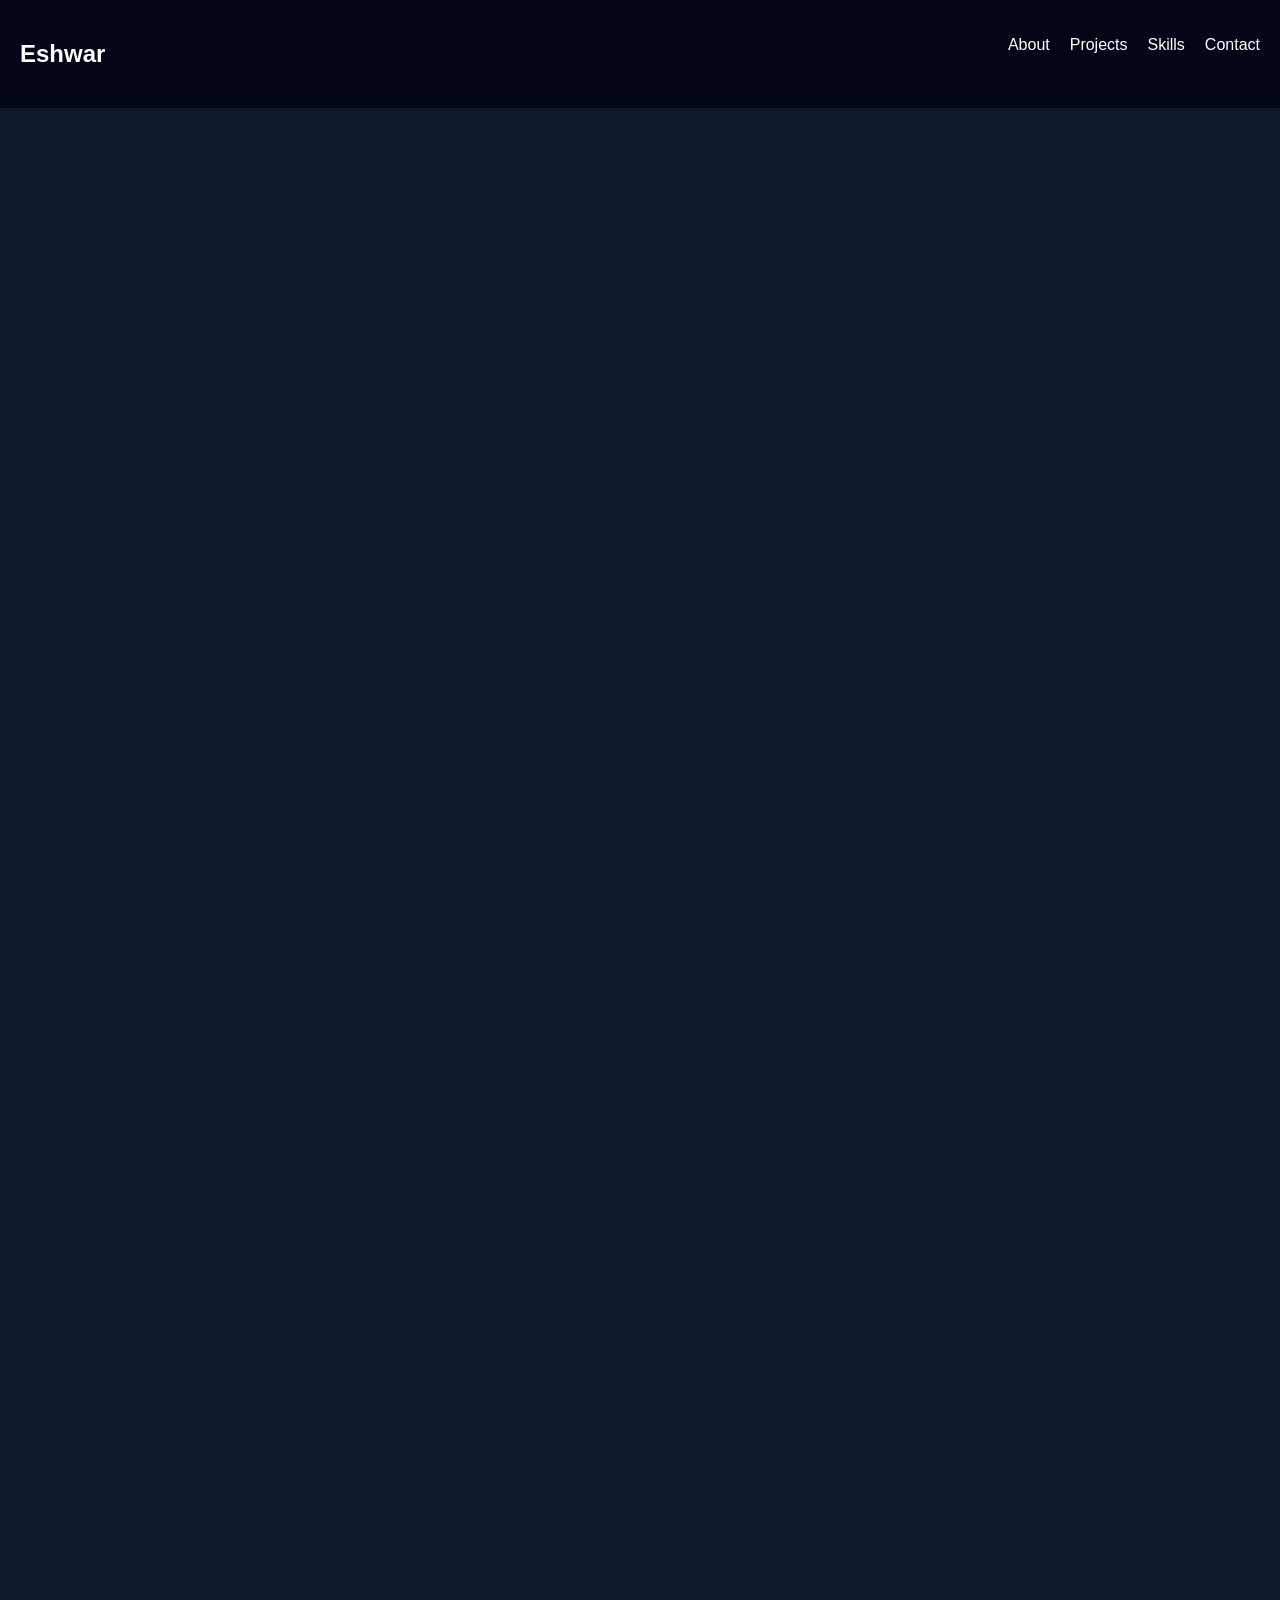
==== index.html @ c4d492a7 "Rename HTML to index.html" ====
<!DOCTYPE html>
<html lang="en">
<head>
  <meta charset="UTF-8">
  <title>Eshwar | Portfolio</title>
  <link rel="stylesheet" href="style.css">
</head>
<body>

<!-- NAVBAR -->
<nav>
  <h2>Eshwar</h2>
  <ul>
    <li><a href="#about">About</a></li>
    <li><a href="#projects">Projects</a></li>
    <li><a href="#skills">Skills</a></li>
    <li><a href="#contact">Contact</a></li>
  </ul>
</nav>

<!-- HERO -->
<section class="hero">
  <h1>Hi, I'm Eshwar 👋</h1>
  <p>Building real-world systems & solving problems through code</p>
  <a href="#projects" class="btn">View Projects</a>
</section>

<!-- ABOUT -->
<section id="about">
  <h2>About Me</h2>
  <p>
    I am a Computer Science student passionate about building systems,
    exploring AI, and solving real-world problems using technology.
  </p>
</section>

<!-- PROJECTS -->
<section id="projects">
  <h2>Projects</h2>

  <div class="card">
    <h3>Tapify Game</h3>
    <p>Reaction-based game testing cognitive speed.</p>
  </div>

  <div class="card">
    <h3>V2X Communication</h3>
    <p>Simulation of vehicle-to-everything communication system.</p>
  </div>

  <div class="card">
    <h3>UML Generator</h3>
    <p>Tool to generate UML diagrams using structured inputs.</p>
  </div>

  <div class="card">
    <h3>Image to Sketch</h3>
    <p>Convert images into pencil sketch using OpenCV.</p>
  </div>

</section>

<!-- SKILLS -->
<section id="skills">
  <h2>Skills</h2>
  <div class="skill">
    <span>C/C++</span>
    <div class="bar"><div style="width:70%"></div></div>
  </div>
  <div class="skill">
    <span>Python</span>
    <div class="bar"><div style="width:60%"></div></div>
  </div>
  <div class="skill">
    <span>DSA</span>
    <div class="bar"><div style="width:65%"></div></div>
  </div>
</section>

<!-- CONTACT -->
<section id="contact">
  <h2>Contact</h2>
  <p>Email: your@email.com</p>
</section>

<script src="script.js"></script>
</body>
</html>
---- style.css ----
body {
  margin: 0;
  font-family: Arial;
  background: #0f172a;
  color: white;
}

nav {
  display: flex;
  justify-content: space-between;
  padding: 20px;
  background: #020617;
}

nav ul {
  display: flex;
  list-style: none;
}

nav li {
  margin-left: 20px;
}

nav a {
  color: white;
  text-decoration: none;
}

.hero {
  text-align: center;
  padding: 100px 20px;
}

.btn {
  background: #3b82f6;
  padding: 10px 20px;
  border-radius: 5px;
  text-decoration: none;
  color: white;
}

section {
  padding: 50px;
  opacity: 0;
  transform: translateY(40px);
  transition: 0.6s;
}

section.show {
  opacity: 1;
  transform: translateY(0);
}

.card {
  background: #1e293b;
  padding: 20px;
  margin: 10px 0;
  border-radius: 10px;
  transition: 0.3s;
}

.card:hover {
  transform: scale(1.05);
}

.skill {
  margin: 10px 0;
}

.bar {
  background: #1e293b;
  height: 10px;
  border-radius: 5px;
}

.bar div {
  height: 10px;
  background: #3b82f6;
}
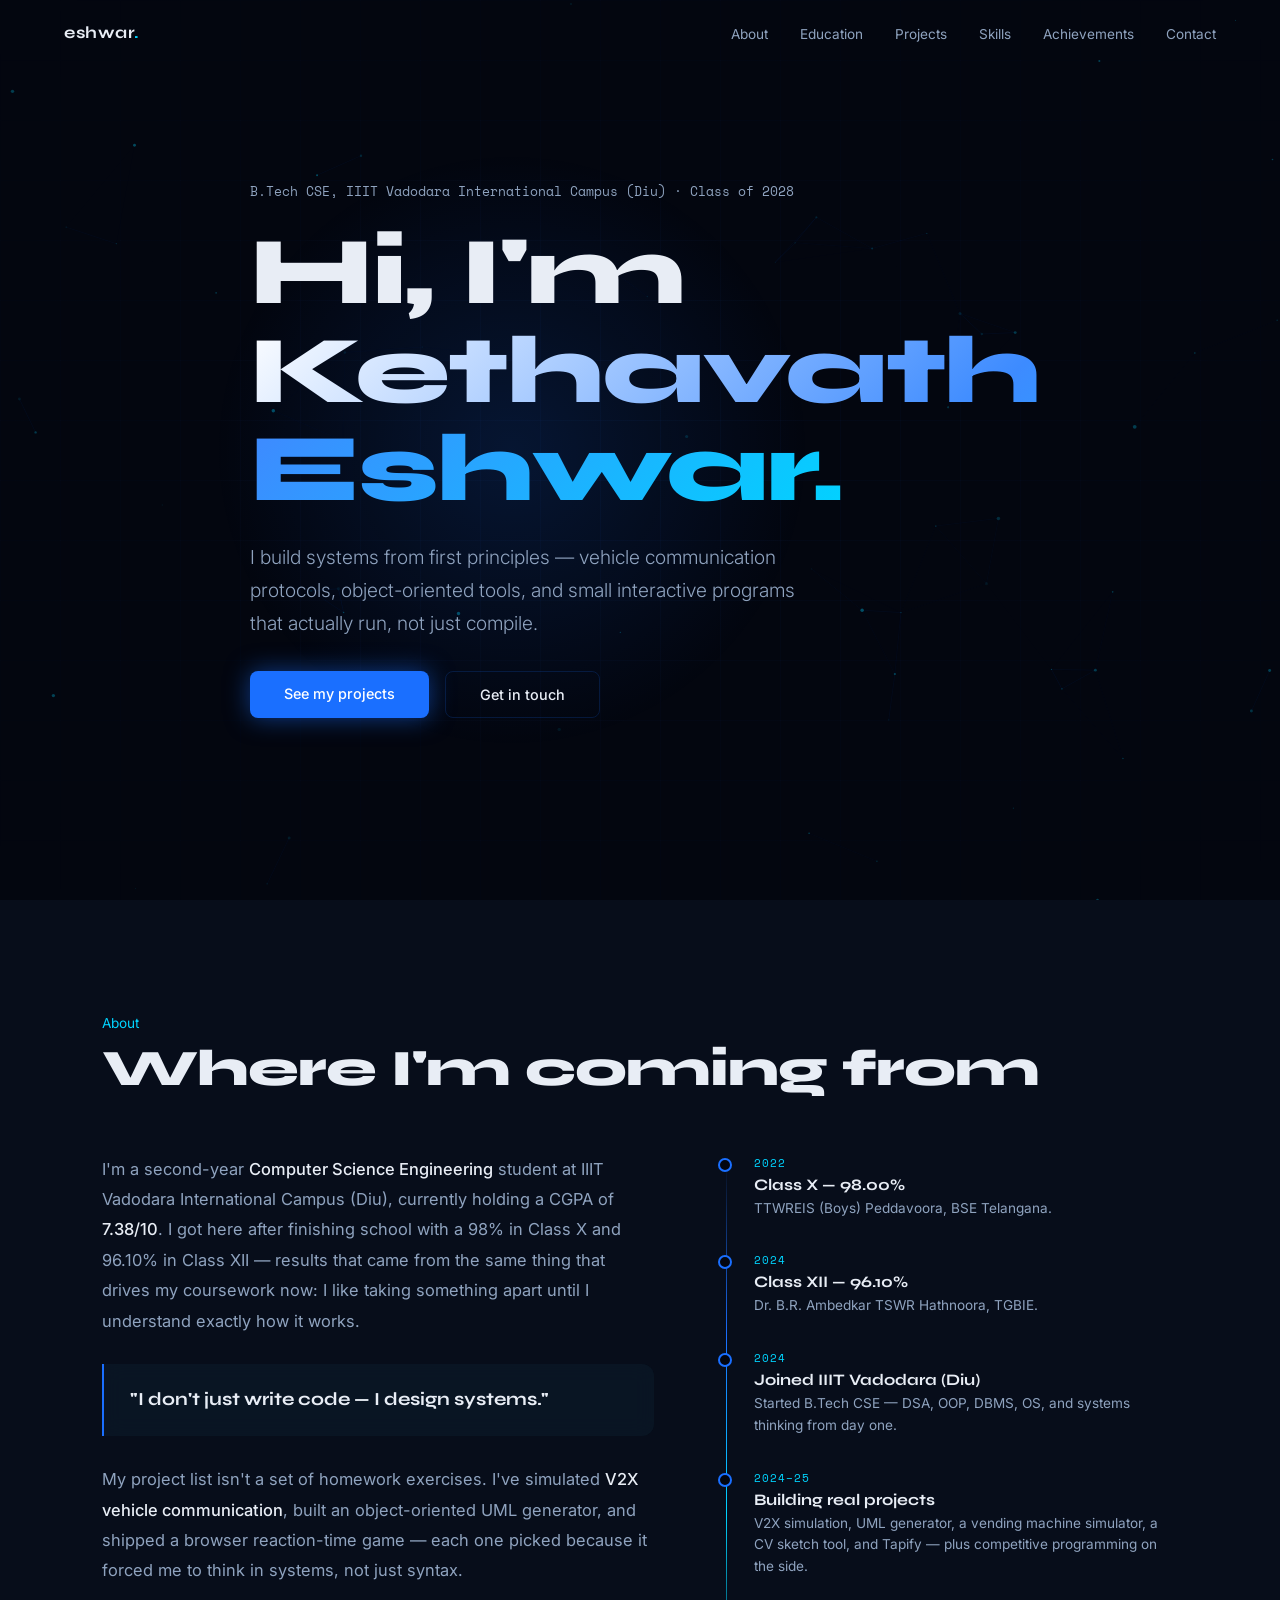
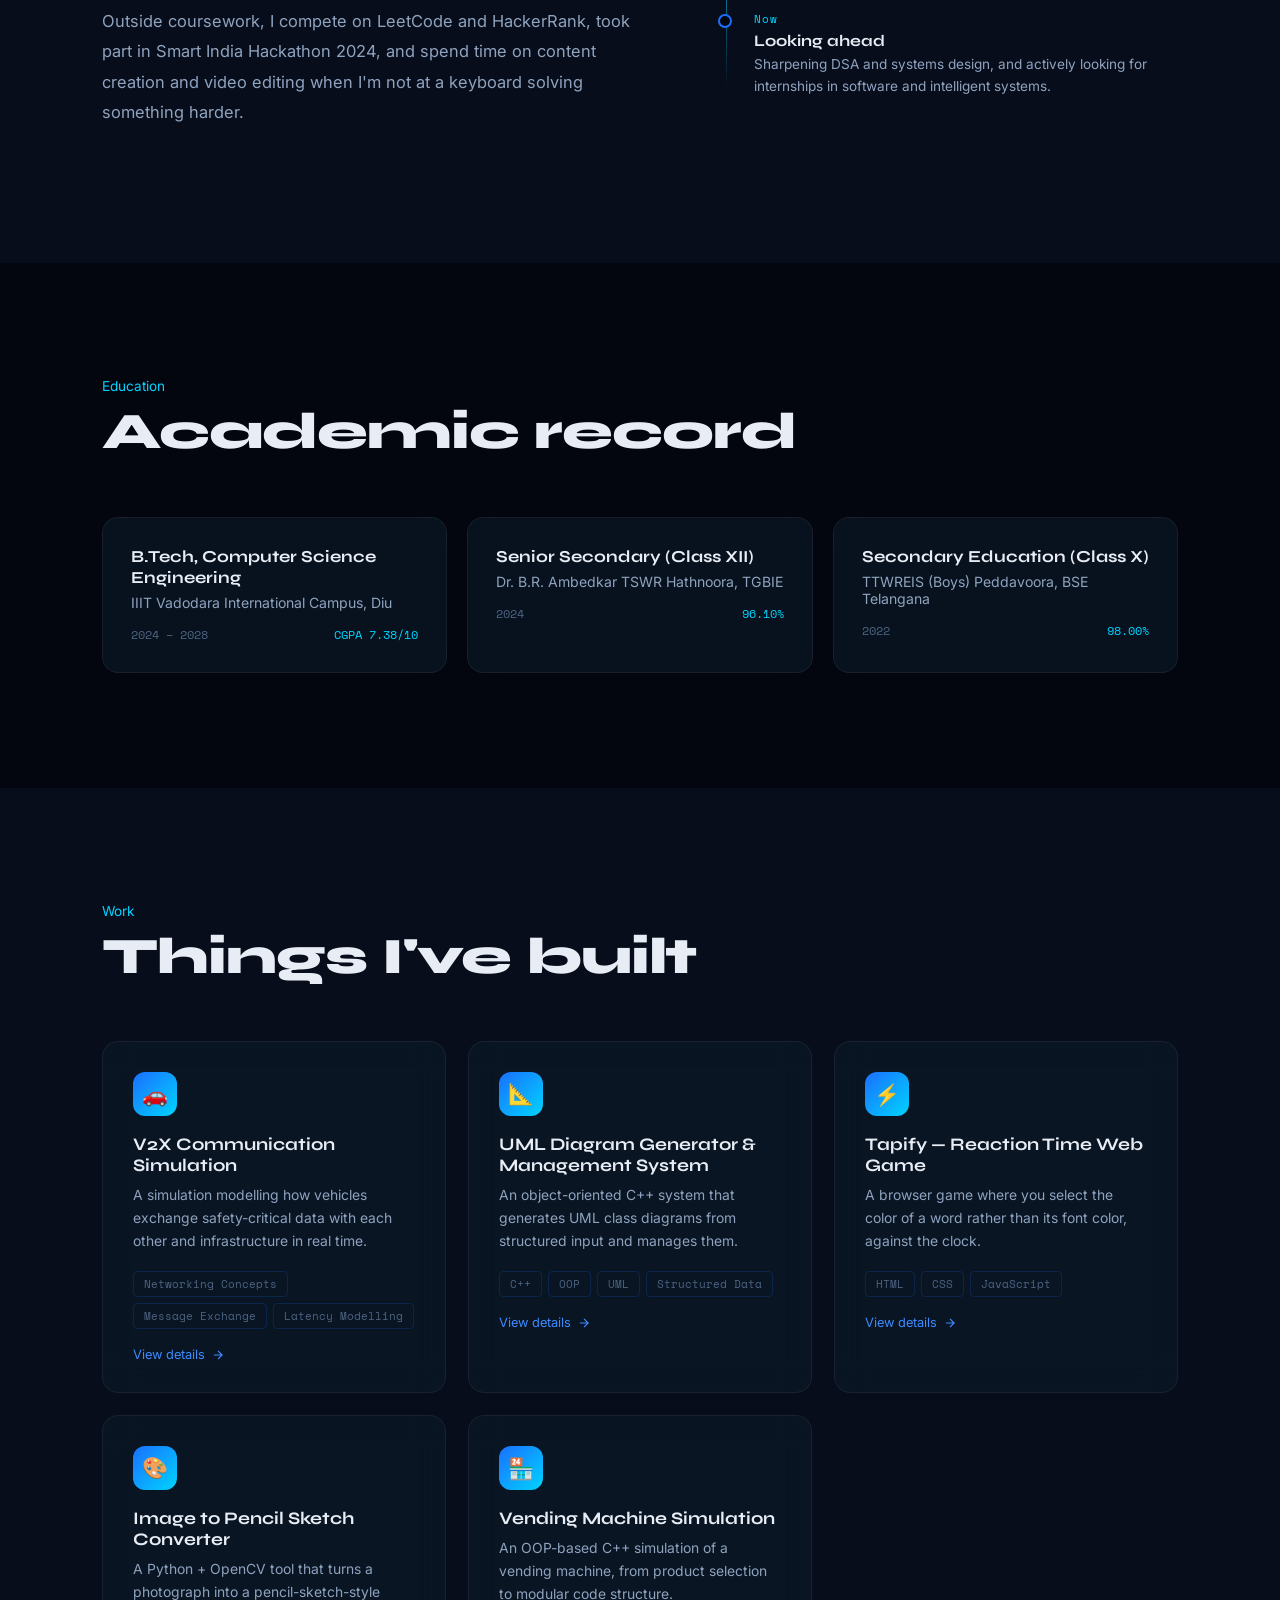
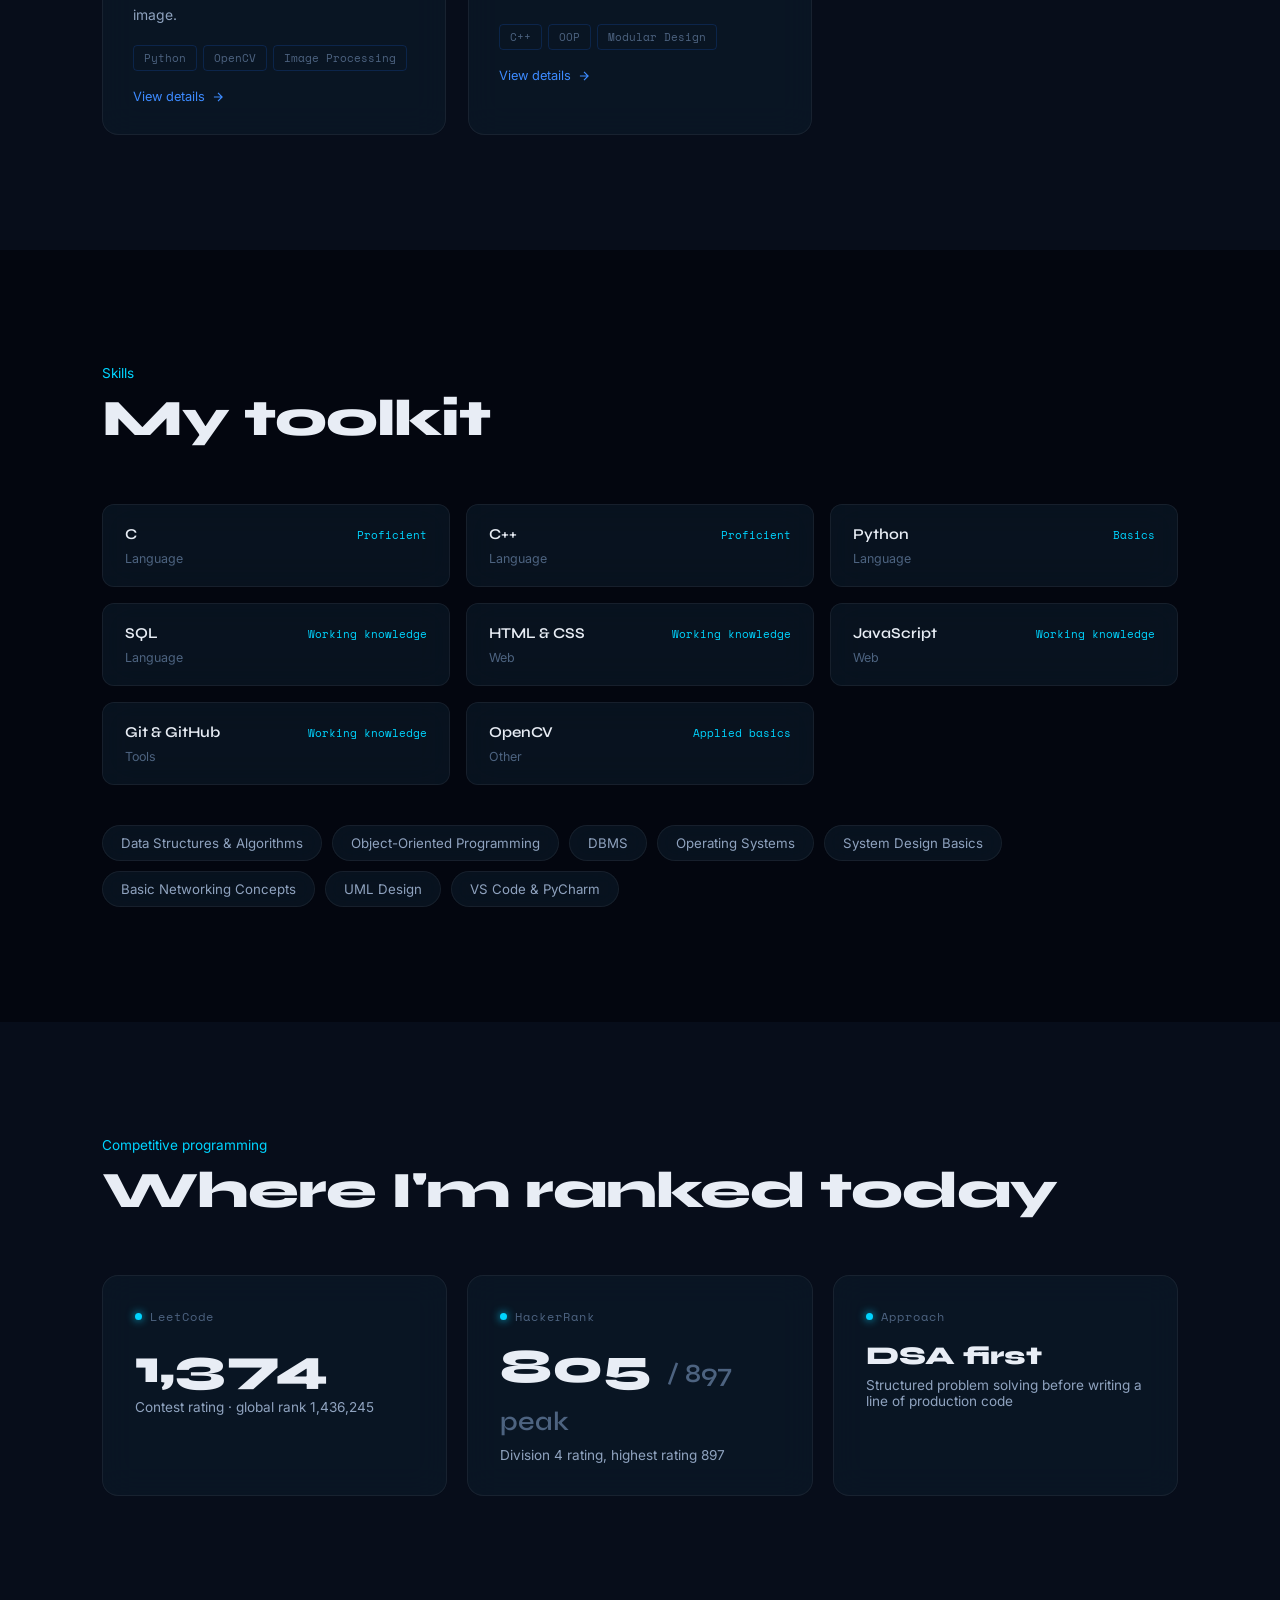
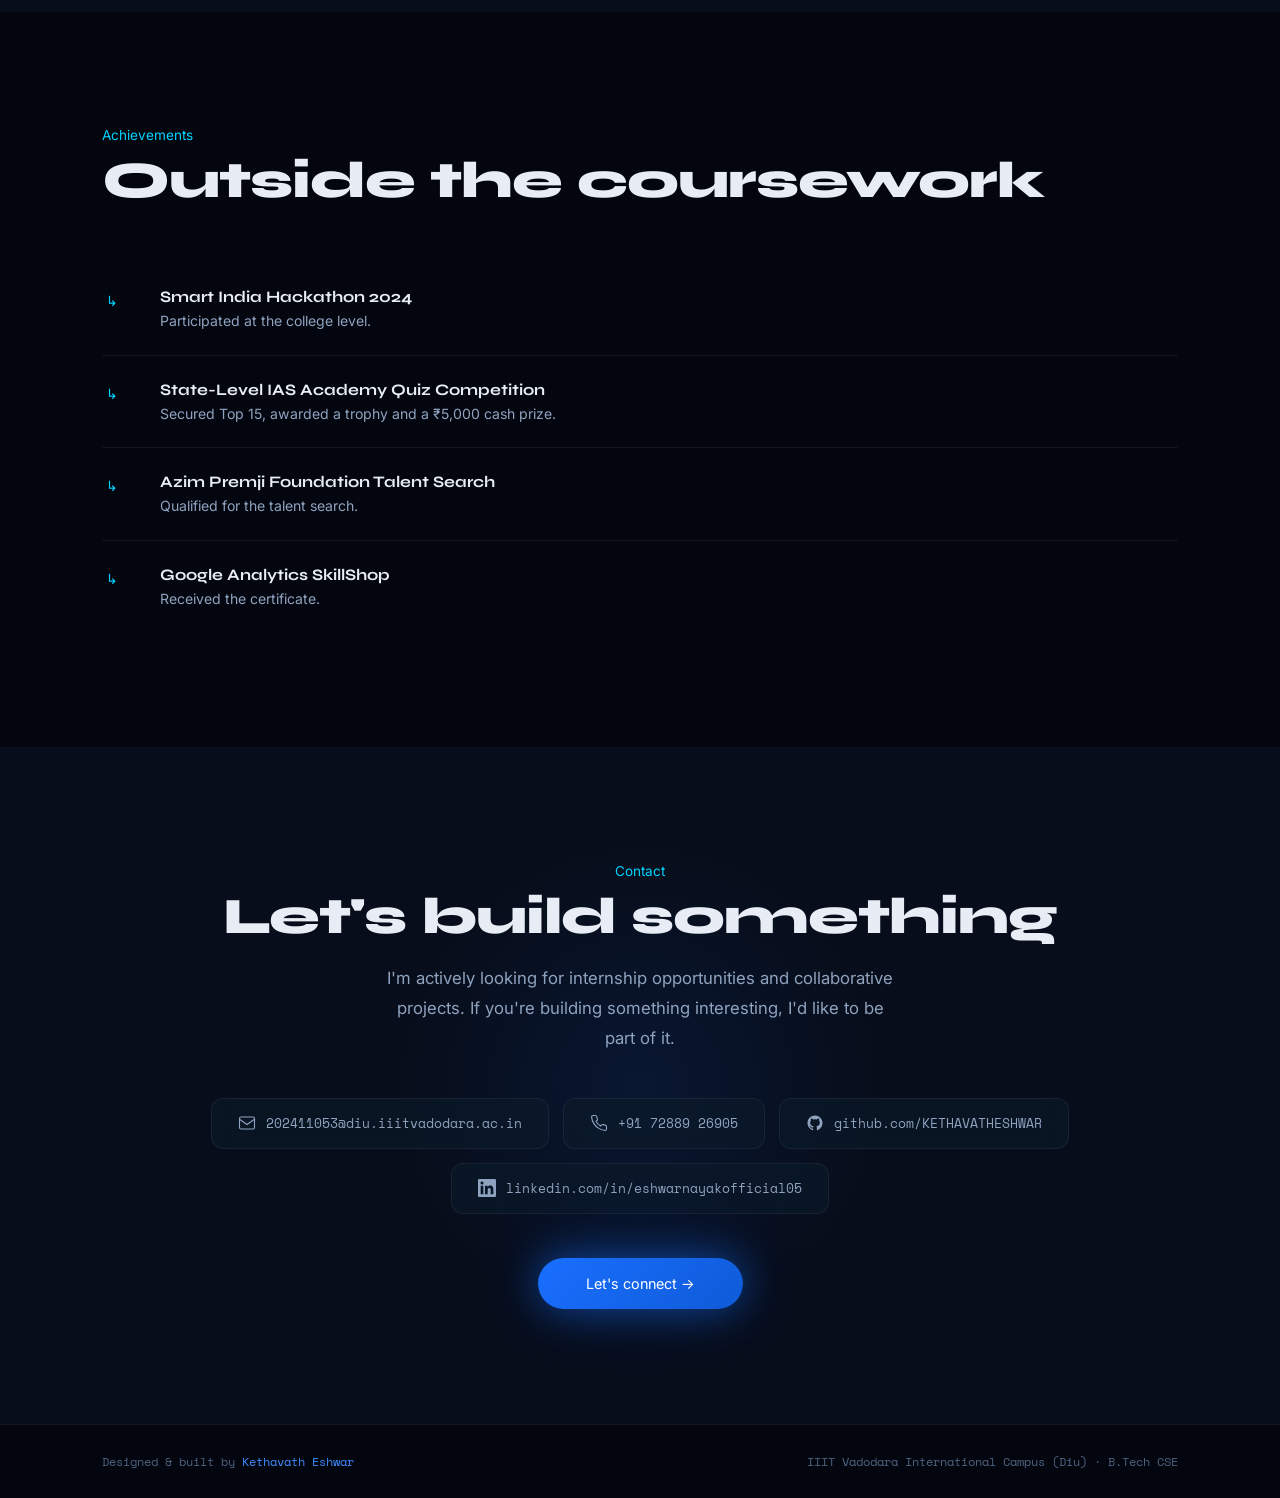
==== commit f1b2f9c7: "Rename WorkingFile.html to index.html" ====
--- a/index.html
+++ b/index.html
@@ -1,88 +1,667 @@
 <!DOCTYPE html>
 <html lang="en">
 <head>
-  <meta charset="UTF-8">
-  <title>Eshwar | Portfolio</title>
-  <link rel="stylesheet" href="style.css">
+<meta charset="UTF-8" />
+<meta name="viewport" content="width=device-width, initial-scale=1.0" />
+<title>Kethavath Eshwar — Portfolio</title>
+<meta name="description" content="Kethavath Eshwar — B.Tech CSE student, IIIT Vadodara International Campus (Diu). Systems, networking and problem-solving projects." />
+<link rel="preconnect" href="https://fonts.googleapis.com">
+<link href="https://fonts.googleapis.com/css2?family=Space+Mono:wght@400;700&family=Syne:wght@400;600;700;800&family=Inter:wght@300;400;500;600&display=swap" rel="stylesheet">
+<style>
+*, *::before, *::after { box-sizing: border-box; margin: 0; padding: 0; }
+html { scroll-behavior: smooth; font-size: 16px; }
+
+:root {
+  --bg: #03060f;
+  --bg2: #070d1a;
+  --bg3: #0b1323;
+  --blue: #1a6fff;
+  --blue-bright: #3d8bff;
+  --cyan: #00d4ff;
+  --glow: rgba(26,111,255,0.35);
+  --text: #e8edf5;
+  --text2: #8fa3bf;
+  --text3: #4d6380;
+  --glass: rgba(13,27,42,0.6);
+  --border: rgba(26,111,255,0.18);
+  --border2: rgba(255,255,255,0.06);
+  --font-display: 'Syne', sans-serif;
+  --font-mono: 'Space Mono', monospace;
+  --font-body: 'Inter', sans-serif;
+  --radius: 16px;
+  --transition: cubic-bezier(0.25, 0.46, 0.45, 0.94);
+}
+
+@media (prefers-reduced-motion: reduce) {
+  *, *::before, *::after { animation-duration: 0.01ms !important; animation-iteration-count: 1 !important; transition-duration: 0.01ms !important; scroll-behavior: auto !important; }
+}
+
+body {
+  background: var(--bg);
+  color: var(--text);
+  font-family: var(--font-body);
+  overflow-x: hidden;
+}
+
+a:focus-visible, button:focus-visible { outline: 2px solid var(--cyan); outline-offset: 3px; }
+
+::-webkit-scrollbar { width: 4px; }
+::-webkit-scrollbar-track { background: var(--bg); }
+::-webkit-scrollbar-thumb { background: var(--blue); border-radius: 2px; }
+
+#particle-canvas {
+  position: fixed; top: 0; left: 0;
+  width: 100%; height: 100%;
+  pointer-events: none; z-index: 0;
+  opacity: 0.6;
+}
+
+nav {
+  position: fixed; top: 0; left: 0; right: 0;
+  z-index: 1000;
+  padding: 0 clamp(20px, 5vw, 80px);
+  height: 66px;
+  display: flex; align-items: center; justify-content: space-between;
+  background: rgba(3,6,15,0);
+  backdrop-filter: blur(0px);
+  border-bottom: 1px solid transparent;
+  transition: all 0.4s var(--transition);
+}
+nav.scrolled {
+  background: rgba(3,6,15,0.85);
+  backdrop-filter: blur(20px);
+  border-bottom-color: var(--border2);
+}
+.nav-logo {
+  font-family: var(--font-display);
+  font-weight: 700;
+  font-size: 1.05rem;
+  color: var(--text);
+  letter-spacing: 0.5px;
+  text-decoration: none;
+}
+.nav-logo span { color: var(--cyan); }
+.nav-links { display: flex; gap: 32px; list-style: none; }
+.nav-links a {
+  font-size: 0.85rem;
+  color: var(--text2);
+  text-decoration: none;
+  transition: color 0.2s;
+}
+.nav-links a:hover { color: var(--cyan); }
+.nav-toggle { display: none; }
+
+#hero {
+  position: relative;
+  min-height: 100vh;
+  display: flex; align-items: center; justify-content: center;
+  padding: clamp(90px, 10vw, 140px) clamp(20px, 8vw, 120px);
+  overflow: hidden;
+}
+.hero-grid-bg {
+  position: absolute; inset: 0;
+  background-image:
+    linear-gradient(rgba(26,111,255,0.04) 1px, transparent 1px),
+    linear-gradient(90deg, rgba(26,111,255,0.04) 1px, transparent 1px);
+  background-size: 60px 60px;
+  mask-image: radial-gradient(ellipse 70% 70% at 50% 50%, black, transparent);
+}
+.hero-glow {
+  position: absolute; width: 600px; height: 600px;
+  background: radial-gradient(circle, rgba(26,111,255,0.15) 0%, transparent 70%);
+  top: 50%; left: 40%; transform: translate(-50%, -50%);
+  pointer-events: none; animation: glowPulse 5s ease-in-out infinite;
+}
+@keyframes glowPulse {
+  0%,100% { transform: translate(-50%,-50%) scale(1); opacity: 0.8; }
+  50% { transform: translate(-50%,-50%) scale(1.15); opacity: 1; }
+}
+.hero-content { position: relative; z-index: 2; max-width: 780px; }
+.hero-tag {
+  font-family: var(--font-mono);
+  font-size: 0.8rem; color: var(--text2);
+  margin-bottom: 22px;
+  opacity: 0; animation: fadeUp 0.8s 0.2s var(--transition) forwards;
+}
+.hero-h1 {
+  font-family: var(--font-display);
+  font-size: clamp(2.6rem, 7.5vw, 6rem);
+  font-weight: 800; line-height: 1.03;
+  letter-spacing: -1.5px; margin-bottom: 22px;
+  opacity: 0; animation: fadeUp 0.8s 0.4s var(--transition) forwards;
+}
+.hero-h1 .name-glow {
+  background: linear-gradient(135deg, #ffffff 0%, var(--blue-bright) 55%, var(--cyan) 100%);
+  -webkit-background-clip: text; -webkit-text-fill-color: transparent; background-clip: text;
+}
+.hero-sub {
+  font-size: clamp(1rem, 2.2vw, 1.2rem);
+  color: var(--text2); font-weight: 300; line-height: 1.7;
+  max-width: 580px; margin-bottom: 32px;
+  opacity: 0; animation: fadeUp 0.8s 0.6s var(--transition) forwards;
+}
+.hero-btns {
+  display: flex; gap: 16px; flex-wrap: wrap;
+  opacity: 0; animation: fadeUp 0.8s 0.8s var(--transition) forwards;
+}
+.btn-primary {
+  padding: 14px 34px; background: var(--blue); color: #fff;
+  font-size: 0.9rem; font-weight: 500;
+  text-decoration: none; border-radius: 8px;
+  transition: all 0.3s; box-shadow: 0 0 24px rgba(26,111,255,0.5);
+}
+.btn-primary:hover { transform: translateY(-2px); box-shadow: 0 0 40px rgba(26,111,255,0.7); }
+.btn-secondary {
+  padding: 14px 34px; background: transparent; color: var(--text);
+  font-size: 0.9rem; font-weight: 500;
+  text-decoration: none; border-radius: 8px; border: 1px solid var(--border);
+  transition: all 0.3s;
+}
+.btn-secondary:hover { border-color: var(--cyan); color: var(--cyan); transform: translateY(-2px); }
+
+section { position: relative; z-index: 1; padding: clamp(70px, 9vw, 130px) clamp(20px, 8vw, 120px); }
+.section-eyebrow { font-size: 0.85rem; color: var(--cyan); margin-bottom: 10px; }
+.section-title {
+  font-family: var(--font-display); font-size: clamp(1.9rem, 4.5vw, 3.2rem);
+  font-weight: 800; letter-spacing: -1px; margin-bottom: 56px; line-height: 1.1;
+}
+.section-title em {
+  font-style: normal;
+  background: linear-gradient(90deg, var(--blue-bright), var(--cyan));
+  -webkit-background-clip: text; -webkit-text-fill-color: transparent; background-clip: text;
+}
+
+#about { background: var(--bg2); }
+.about-grid { display: grid; grid-template-columns: 1.1fr 0.9fr; gap: 72px; align-items: start; }
+.about-story { font-size: 1.03rem; line-height: 1.85; color: var(--text2); margin-bottom: 20px; }
+.about-story .highlight { color: var(--text); font-weight: 500; }
+.about-quote {
+  margin: 28px 0; padding: 22px 26px; border-left: 2px solid var(--blue);
+  background: var(--glass); border-radius: 0 12px 12px 0; backdrop-filter: blur(10px);
+  font-family: var(--font-display); font-size: 1.15rem; font-weight: 700; color: var(--text); line-height: 1.5;
+}
+.timeline { position: relative; padding-left: 28px; }
+.timeline::before {
+  content: ''; position: absolute; left: 0; top: 8px; bottom: 8px; width: 1px;
+  background: linear-gradient(180deg, transparent, var(--blue), var(--cyan), transparent);
+}
+.tl-item { position: relative; margin-bottom: 32px; opacity: 0; transform: translateX(16px); transition: all 0.5s var(--transition); }
+.tl-item.visible { opacity: 1; transform: translateX(0); }
+.tl-dot { position: absolute; left: -36px; top: 4px; width: 14px; height: 14px; border: 2px solid var(--blue); border-radius: 50%; background: var(--bg); }
+.tl-item:hover .tl-dot { background: var(--blue); box-shadow: 0 0 12px var(--glow); }
+.tl-year { font-family: var(--font-mono); font-size: 0.7rem; color: var(--cyan); letter-spacing: 1px; margin-bottom: 4px; }
+.tl-title { font-family: var(--font-display); font-size: 1rem; font-weight: 700; color: var(--text); margin-bottom: 4px; }
+.tl-desc { font-size: 0.85rem; color: var(--text2); line-height: 1.6; }
+
+#education { background: var(--bg); }
+.edu-cards { display: grid; grid-template-columns: repeat(auto-fit, minmax(260px, 1fr)); gap: 20px; }
+.edu-card { background: var(--glass); border: 1px solid var(--border2); border-radius: var(--radius); padding: 28px; backdrop-filter: blur(16px); transition: all 0.3s; }
+.edu-card:hover { border-color: rgba(26,111,255,0.3); transform: translateY(-4px); }
+.edu-degree { font-family: var(--font-display); font-weight: 700; font-size: 1.05rem; color: var(--text); margin-bottom: 6px; }
+.edu-school { font-size: 0.88rem; color: var(--text2); margin-bottom: 14px; }
+.edu-meta { display: flex; justify-content: space-between; align-items: center; font-family: var(--font-mono); font-size: 0.78rem; }
+.edu-year { color: var(--text3); }
+.edu-score { color: var(--cyan); }
+
+#projects { background: var(--bg2); }
+.projects-grid { display: grid; grid-template-columns: repeat(auto-fill, minmax(320px, 1fr)); gap: 22px; }
+.project-card {
+  background: var(--glass); border: 1px solid var(--border2); border-radius: var(--radius);
+  padding: 30px; cursor: pointer; position: relative; overflow: hidden;
+  backdrop-filter: blur(16px); transition: all 0.35s var(--transition);
+  opacity: 0; transform: translateY(24px);
+}
+.project-card.visible { opacity: 1; transform: translateY(0); }
+.project-card:hover {
+  transform: translateY(-6px); border-color: rgba(26,111,255,0.4);
+  box-shadow: 0 20px 50px rgba(0,0,0,0.4), 0 0 30px rgba(26,111,255,0.1);
+}
+.project-icon {
+  width: 44px; height: 44px; background: linear-gradient(135deg, var(--blue), var(--cyan));
+  border-radius: 12px; display: flex; align-items: center; justify-content: center;
+  font-size: 1.3rem; margin-bottom: 18px;
+}
+.project-name { font-family: var(--font-display); font-size: 1.1rem; font-weight: 700; color: var(--text); margin-bottom: 8px; }
+.project-desc { font-size: 0.87rem; color: var(--text2); line-height: 1.65; margin-bottom: 18px; }
+.project-tags { display: flex; flex-wrap: wrap; gap: 6px; margin-bottom: 18px; }
+.tag { font-family: var(--font-mono); font-size: 0.68rem; padding: 4px 10px; border-radius: 4px; border: 1px solid var(--border); color: var(--text3); }
+.project-card:hover .tag { border-color: rgba(26,111,255,0.3); color: var(--text2); }
+.project-view { font-size: 0.8rem; color: var(--blue-bright); display: flex; align-items: center; gap: 6px; }
+.project-view svg { transition: transform 0.2s; }
+.project-card:hover .project-view svg { transform: translateX(4px); }
+
+.modal-overlay {
+  position: fixed; inset: 0; background: rgba(3,6,15,0.85); backdrop-filter: blur(12px);
+  z-index: 2000; display: flex; align-items: center; justify-content: center; padding: 20px;
+  opacity: 0; pointer-events: none; transition: opacity 0.3s;
+}
+.modal-overlay.open { opacity: 1; pointer-events: all; }
+.modal {
+  background: var(--bg3); border: 1px solid var(--border); border-radius: 20px;
+  max-width: 600px; width: 100%; max-height: 85vh; overflow-y: auto; padding: 42px;
+  position: relative; transform: scale(0.94) translateY(16px); transition: transform 0.35s var(--transition);
+}
+.modal-overlay.open .modal { transform: scale(1) translateY(0); }
+.modal-close {
+  position: absolute; top: 18px; right: 18px; width: 34px; height: 34px;
+  background: var(--glass); border: 1px solid var(--border2); border-radius: 8px; color: var(--text2);
+  font-size: 1.1rem; cursor: pointer; display: flex; align-items: center; justify-content: center; transition: all 0.2s;
+}
+.modal-close:hover { background: rgba(26,111,255,0.15); color: var(--text); }
+.modal-icon { font-size: 2.2rem; margin-bottom: 14px; }
+.modal-title { font-family: var(--font-display); font-size: 1.5rem; font-weight: 800; color: var(--text); margin-bottom: 8px; }
+.modal-focus { display: inline-block; background: rgba(26,111,255,0.12); border: 1px solid rgba(26,111,255,0.25); border-radius: 6px; padding: 7px 14px; font-size: 0.78rem; font-family: var(--font-mono); color: var(--cyan); margin-bottom: 18px; }
+.modal-desc { font-size: 0.93rem; color: var(--text2); line-height: 1.8; margin-bottom: 22px; }
+.modal-section-label { font-family: var(--font-mono); font-size: 0.68rem; color: var(--text3); letter-spacing: 1px; margin-bottom: 10px; }
+.modal-tags { display: flex; flex-wrap: wrap; gap: 8px; margin-bottom: 26px; }
+.modal-tag { font-family: var(--font-mono); font-size: 0.72rem; padding: 6px 12px; border-radius: 6px; background: rgba(26,111,255,0.1); border: 1px solid rgba(26,111,255,0.2); color: var(--blue-bright); }
+.modal-btn {
+  display: inline-flex; align-items: center; gap: 8px; padding: 12px 26px;
+  background: var(--blue); color: #fff; font-size: 0.85rem; text-decoration: none;
+  border-radius: 8px; transition: all 0.3s; box-shadow: 0 0 20px rgba(26,111,255,0.4);
+}
+.modal-btn:hover { box-shadow: 0 0 36px rgba(26,111,255,0.6); transform: translateY(-2px); }
+
+#skills { background: var(--bg); }
+.skills-grid { display: grid; grid-template-columns: repeat(auto-fill, minmax(270px, 1fr)); gap: 16px; margin-bottom: 40px; }
+.skill-item { padding: 20px 22px; background: var(--glass); border: 1px solid var(--border2); border-radius: 12px; backdrop-filter: blur(16px); transition: all 0.3s; opacity: 0; transform: translateY(16px); }
+.skill-item.visible { opacity: 1; transform: translateY(0); }
+.skill-item:hover { border-color: rgba(26,111,255,0.3); transform: translateY(-3px); }
+.skill-top { display: flex; justify-content: space-between; align-items: baseline; margin-bottom: 8px; }
+.skill-name { font-family: var(--font-display); font-weight: 600; font-size: 0.94rem; color: var(--text); }
+.skill-level { font-family: var(--font-mono); font-size: 0.7rem; color: var(--cyan); }
+.skill-cat { font-size: 0.78rem; color: var(--text3); }
+
+.concepts-grid { display: flex; flex-wrap: wrap; gap: 10px; }
+.concept-chip {
+  padding: 9px 18px; background: var(--glass); border: 1px solid var(--border2); border-radius: 100px;
+  font-size: 0.83rem; color: var(--text2); backdrop-filter: blur(12px); transition: all 0.2s; cursor: default;
+}
+.concept-chip:hover { border-color: var(--border); color: var(--text); box-shadow: 0 0 16px rgba(26,111,255,0.15); }
+
+#coding { background: var(--bg2); }
+.coding-grid { display: grid; grid-template-columns: repeat(auto-fit, minmax(240px, 1fr)); gap: 20px; }
+.stat-card { background: var(--glass); border: 1px solid var(--border2); border-radius: var(--radius); padding: 32px; backdrop-filter: blur(16px); transition: all 0.3s; }
+.stat-card:hover { border-color: rgba(26,111,255,0.3); transform: translateY(-4px); }
+.stat-platform { font-family: var(--font-mono); font-size: 0.72rem; color: var(--text3); letter-spacing: 1px; margin-bottom: 18px; display: flex; align-items: center; gap: 8px; }
+.stat-platform::before { content: ''; display: block; width: 7px; height: 7px; border-radius: 50%; background: var(--cyan); box-shadow: 0 0 8px var(--cyan); }
+.stat-rating { font-family: var(--font-display); font-size: clamp(2.2rem, 4.5vw, 3rem); font-weight: 800; color: var(--text); line-height: 1; margin-bottom: 8px; }
+.stat-rating span { color: var(--text3); font-size: 0.55em; font-weight: 600; }
+.stat-label { font-size: 0.85rem; color: var(--text2); }
+
+#achievements { background: var(--bg); }
+.ach-list { display: flex; flex-direction: column; gap: 2px; }
+.ach-item {
+  display: grid; grid-template-columns: 34px 1fr; gap: 20px; padding: 22px 4px;
+  border-bottom: 1px solid var(--border2); align-items: start;
+}
+.ach-item:last-child { border-bottom: none; }
+.ach-mark { color: var(--cyan); font-family: var(--font-mono); font-size: 0.9rem; padding-top: 3px; }
+.ach-title { font-family: var(--font-display); font-weight: 700; font-size: 1rem; color: var(--text); margin-bottom: 4px; }
+.ach-desc { font-size: 0.88rem; color: var(--text2); line-height: 1.6; }
+
+#contact { background: var(--bg2); text-align: center; position: relative; overflow: hidden; }
+.contact-glow { position: absolute; width: 500px; height: 500px; background: radial-gradient(circle, rgba(26,111,255,0.1) 0%, transparent 70%); top: 50%; left: 50%; transform: translate(-50%,-50%); pointer-events: none; }
+.contact-sub { font-size: 1.05rem; color: var(--text2); line-height: 1.8; max-width: 520px; margin: 0 auto 44px; }
+.contact-links { display: flex; justify-content: center; flex-wrap: wrap; gap: 14px; margin-bottom: 44px; }
+.contact-link {
+  display: flex; align-items: center; gap: 10px; padding: 15px 26px;
+  background: var(--glass); border: 1px solid var(--border2); border-radius: 12px;
+  color: var(--text2); text-decoration: none; font-family: var(--font-mono); font-size: 0.8rem;
+  backdrop-filter: blur(12px); transition: all 0.3s; word-break: break-word;
+}
+.contact-link:hover { border-color: rgba(26,111,255,0.4); color: var(--text); transform: translateY(-4px); box-shadow: 0 12px 40px rgba(0,0,0,0.3), 0 0 24px rgba(26,111,255,0.15); }
+.contact-link svg { flex-shrink: 0; }
+.btn-glow {
+  display: inline-block; padding: 17px 48px; background: linear-gradient(135deg, var(--blue), #0f5bd8);
+  color: #fff; font-size: 0.9rem; text-decoration: none; border-radius: 100px;
+  box-shadow: 0 0 40px rgba(26,111,255,0.5), 0 0 80px rgba(26,111,255,0.2); transition: all 0.3s;
+}
+.btn-glow:hover { box-shadow: 0 0 60px rgba(26,111,255,0.7); transform: scale(1.04); }
+
+footer { padding: 28px clamp(20px, 8vw, 120px); border-top: 1px solid var(--border2); display: flex; justify-content: space-between; align-items: center; flex-wrap: wrap; gap: 10px; position: relative; z-index: 1; background: var(--bg); }
+.footer-text { font-family: var(--font-mono); font-size: 0.72rem; color: var(--text3); }
+.footer-text span { color: var(--blue-bright); }
+
+@keyframes fadeUp { from { opacity: 0; transform: translateY(20px); } to { opacity: 1; transform: translateY(0); } }
+.reveal { opacity: 0; transform: translateY(24px); transition: opacity 0.7s var(--transition), transform 0.7s var(--transition); }
+.reveal.visible { opacity: 1; transform: translateY(0); }
+
+@media (max-width: 900px) {
+  .about-grid { grid-template-columns: 1fr; gap: 44px; }
+  .nav-links { display: none; }
+}
+@media (max-width: 600px) {
+  .projects-grid { grid-template-columns: 1fr; }
+  section { padding: 56px 20px; }
+  .ach-item { grid-template-columns: 24px 1fr; gap: 14px; }
+}
+</style>
 </head>
 <body>
 
-<!-- NAVBAR -->
-<nav>
-  <h2>Eshwar</h2>
-  <ul>
+<canvas id="particle-canvas"></canvas>
+
+<nav id="navbar">
+  <a href="#hero" class="nav-logo">eshwar<span>.</span></a>
+  <ul class="nav-links">
     <li><a href="#about">About</a></li>
+    <li><a href="#education">Education</a></li>
     <li><a href="#projects">Projects</a></li>
     <li><a href="#skills">Skills</a></li>
+    <li><a href="#achievements">Achievements</a></li>
     <li><a href="#contact">Contact</a></li>
   </ul>
 </nav>
 
-<!-- HERO -->
-<section class="hero">
-  <h1>Hi, I'm Eshwar 👋</h1>
-  <p>Building real-world systems & solving problems through code</p>
-  <a href="#projects" class="btn">View Projects</a>
-</section>
-
-<!-- ABOUT -->
+<section id="hero">
+  <div class="hero-grid-bg"></div>
+  <div class="hero-glow"></div>
+  <div class="hero-content">
+    <div class="hero-tag">B.Tech CSE, IIIT Vadodara International Campus (Diu) · Class of 2028</div>
+    <h1 class="hero-h1">Hi, I'm<br><span class="name-glow">Kethavath Eshwar.</span></h1>
+    <p class="hero-sub">I build systems from first principles — vehicle communication protocols, object-oriented tools, and small interactive programs that actually run, not just compile.</p>
+    <div class="hero-btns">
+      <a href="#projects" class="btn-primary">See my projects</a>
+      <a href="#contact" class="btn-secondary">Get in touch</a>
+    </div>
+  </div>
+</section>
+
 <section id="about">
-  <h2>About Me</h2>
-  <p>
-    I am a Computer Science student passionate about building systems,
-    exploring AI, and solving real-world problems using technology.
-  </p>
-</section>
-
-<!-- PROJECTS -->
+  <div class="section-eyebrow">About</div>
+  <h2 class="section-title reveal">Where I'm coming from</h2>
+  <div class="about-grid">
+    <div>
+      <p class="about-story reveal">I'm a second-year <span class="highlight">Computer Science Engineering</span> student at IIIT Vadodara International Campus (Diu), currently holding a CGPA of <span class="highlight">7.38/10</span>. I got here after finishing school with a 98% in Class X and 96.10% in Class XII — results that came from the same thing that drives my coursework now: I like taking something apart until I understand exactly how it works.</p>
+      <div class="about-quote reveal">"I don't just write code — I design systems."</div>
+      <p class="about-story reveal">My project list isn't a set of homework exercises. I've simulated <span class="highlight">V2X vehicle communication</span>, built an object-oriented UML generator, and shipped a browser reaction-time game — each one picked because it forced me to think in systems, not just syntax.</p>
+      <p class="about-story reveal">Outside coursework, I compete on LeetCode and HackerRank, took part in Smart India Hackathon 2024, and spend time on content creation and video editing when I'm not at a keyboard solving something harder.</p>
+    </div>
+    <div>
+      <div class="timeline">
+        <div class="tl-item"><div class="tl-dot"></div><div class="tl-year">2022</div><div class="tl-title">Class X — 98.00%</div><div class="tl-desc">TTWREIS (Boys) Peddavoora, BSE Telangana.</div></div>
+        <div class="tl-item"><div class="tl-dot"></div><div class="tl-year">2024</div><div class="tl-title">Class XII — 96.10%</div><div class="tl-desc">Dr. B.R. Ambedkar TSWR Hathnoora, TGBIE.</div></div>
+        <div class="tl-item"><div class="tl-dot"></div><div class="tl-year">2024</div><div class="tl-title">Joined IIIT Vadodara (Diu)</div><div class="tl-desc">Started B.Tech CSE — DSA, OOP, DBMS, OS, and systems thinking from day one.</div></div>
+        <div class="tl-item"><div class="tl-dot"></div><div class="tl-year">2024–25</div><div class="tl-title">Building real projects</div><div class="tl-desc">V2X simulation, UML generator, a vending machine simulator, a CV sketch tool, and Tapify — plus competitive programming on the side.</div></div>
+        <div class="tl-item"><div class="tl-dot"></div><div class="tl-year">Now</div><div class="tl-title">Looking ahead</div><div class="tl-desc">Sharpening DSA and systems design, and actively looking for internships in software and intelligent systems.</div></div>
+      </div>
+    </div>
+  </div>
+</section>
+
+<section id="education">
+  <div class="section-eyebrow">Education</div>
+  <h2 class="section-title reveal">Academic record</h2>
+  <div class="edu-cards">
+    <div class="edu-card reveal">
+      <div class="edu-degree">B.Tech, Computer Science Engineering</div>
+      <div class="edu-school">IIIT Vadodara International Campus, Diu</div>
+      <div class="edu-meta"><span class="edu-year">2024 – 2028</span><span class="edu-score">CGPA 7.38/10</span></div>
+    </div>
+    <div class="edu-card reveal">
+      <div class="edu-degree">Senior Secondary (Class XII)</div>
+      <div class="edu-school">Dr. B.R. Ambedkar TSWR Hathnoora, TGBIE</div>
+      <div class="edu-meta"><span class="edu-year">2024</span><span class="edu-score">96.10%</span></div>
+    </div>
+    <div class="edu-card reveal">
+      <div class="edu-degree">Secondary Education (Class X)</div>
+      <div class="edu-school">TTWREIS (Boys) Peddavoora, BSE Telangana</div>
+      <div class="edu-meta"><span class="edu-year">2022</span><span class="edu-score">98.00%</span></div>
+    </div>
+  </div>
+</section>
+
 <section id="projects">
-  <h2>Projects</h2>
-
-  <div class="card">
-    <h3>Tapify Game</h3>
-    <p>Reaction-based game testing cognitive speed.</p>
+  <div class="section-eyebrow">Work</div>
+  <h2 class="section-title reveal">Things I've built</h2>
+  <div class="projects-grid" id="projects-grid"></div>
+</section>
+
+<section id="skills">
+  <div class="section-eyebrow">Skills</div>
+  <h2 class="section-title reveal">My toolkit</h2>
+  <div class="skills-grid" id="skills-grid"></div>
+  <div class="concepts-grid" id="concepts-grid"></div>
+</section>
+
+<section id="coding">
+  <div class="section-eyebrow">Competitive programming</div>
+  <h2 class="section-title reveal">Where I'm ranked today</h2>
+  <div class="coding-grid">
+    <div class="stat-card reveal">
+      <div class="stat-platform">LeetCode</div>
+      <div class="stat-rating">1,374</div>
+      <div class="stat-label">Contest rating · global rank 1,436,245</div>
+    </div>
+    <div class="stat-card reveal">
+      <div class="stat-platform">HackerRank</div>
+      <div class="stat-rating">805 <span>/ 897 peak</span></div>
+      <div class="stat-label">Division 4 rating, highest rating 897</div>
+    </div>
+    <div class="stat-card reveal">
+      <div class="stat-platform">Approach</div>
+      <div class="stat-rating" style="font-size:1.6rem;">DSA first</div>
+      <div class="stat-label">Structured problem solving before writing a line of production code</div>
+    </div>
   </div>
-
-  <div class="card">
-    <h3>V2X Communication</h3>
-    <p>Simulation of vehicle-to-everything communication system.</p>
+</section>
+
+<section id="achievements">
+  <div class="section-eyebrow">Achievements</div>
+  <h2 class="section-title reveal">Outside the coursework</h2>
+  <div class="ach-list">
+    <div class="ach-item reveal"><div class="ach-mark">↳</div><div><div class="ach-title">Smart India Hackathon 2024</div><div class="ach-desc">Participated at the college level.</div></div></div>
+    <div class="ach-item reveal"><div class="ach-mark">↳</div><div><div class="ach-title">State-Level IAS Academy Quiz Competition</div><div class="ach-desc">Secured Top 15, awarded a trophy and a ₹5,000 cash prize.</div></div></div>
+    <div class="ach-item reveal"><div class="ach-mark">↳</div><div><div class="ach-title">Azim Premji Foundation Talent Search</div><div class="ach-desc">Qualified for the talent search.</div></div></div>
+    <div class="ach-item reveal"><div class="ach-mark">↳</div><div><div class="ach-title">Google Analytics SkillShop</div><div class="ach-desc">Received the certificate.</div></div></div>
   </div>
-
-  <div class="card">
-    <h3>UML Generator</h3>
-    <p>Tool to generate UML diagrams using structured inputs.</p>
+</section>
+
+<section id="contact">
+  <div class="contact-glow"></div>
+  <div class="section-eyebrow" style="justify-content:center">Contact</div>
+  <h2 class="section-title reveal" style="margin-bottom:18px">Let's build something</h2>
+  <p class="contact-sub reveal">I'm actively looking for internship opportunities and collaborative projects. If you're building something interesting, I'd like to be part of it.</p>
+  <div class="contact-links reveal">
+    <a href="mailto:202411053@diu.iiitvadodara.ac.in" class="contact-link">
+      <svg width="18" height="18" fill="none" stroke="currentColor" stroke-width="1.5" viewBox="0 0 24 24"><rect x="2" y="4" width="20" height="16" rx="2"/><path d="m2 7 10 7 10-7"/></svg>
+      202411053@diu.iiitvadodara.ac.in
+    </a>
+    <a href="tel:+917288926905" class="contact-link">
+      <svg width="18" height="18" fill="none" stroke="currentColor" stroke-width="1.5" viewBox="0 0 24 24"><path d="M22 16.92v3a2 2 0 0 1-2.18 2 19.79 19.79 0 0 1-8.63-3.07 19.5 19.5 0 0 1-6-6 19.79 19.79 0 0 1-3.07-8.67A2 2 0 0 1 4.11 2h3a2 2 0 0 1 2 1.72c.127.96.361 1.903.7 2.81a2 2 0 0 1-.45 2.11L8.09 9.91a16 16 0 0 0 6 6l1.27-1.27a2 2 0 0 1 2.11-.45c.907.339 1.85.573 2.81.7A2 2 0 0 1 22 16.92z"/></svg>
+      +91 72889 26905
+    </a>
+    <a href="https://github.com/KETHAVATHESHWAR" target="_blank" rel="noopener" class="contact-link">
+      <svg width="18" height="18" fill="currentColor" viewBox="0 0 24 24"><path d="M12 2C6.477 2 2 6.484 2 12.017c0 4.425 2.865 8.18 6.839 9.504.5.092.682-.217.682-.483 0-.237-.008-.868-.013-1.703-2.782.605-3.369-1.343-3.369-1.343-.454-1.158-1.11-1.466-1.11-1.466-.908-.62.069-.608.069-.608 1.003.07 1.531 1.032 1.531 1.032.892 1.53 2.341 1.088 2.91.832.092-.647.35-1.088.636-1.338-2.22-.253-4.555-1.113-4.555-4.951 0-1.093.39-1.988 1.029-2.688-.103-.253-.446-1.272.098-2.65 0 0 .84-.27 2.75 1.026A9.564 9.564 0 0 1 12 6.844a9.59 9.59 0 0 1 2.504.337c1.909-1.296 2.747-1.027 2.747-1.027.546 1.379.202 2.398.1 2.651.64.7 1.028 1.595 1.028 2.688 0 3.848-2.339 4.695-4.566 4.943.359.309.678.92.678 1.855 0 1.338-.012 2.419-.012 2.747 0 .268.18.58.688.482A10.02 10.02 0 0 0 22 12.017C22 6.484 17.522 2 12 2z"/></svg>
+      github.com/KETHAVATHESHWAR
+    </a>
+    <a href="https://www.linkedin.com/in/eshwarnayakofficial05/" target="_blank" rel="noopener" class="contact-link">
+      <svg width="18" height="18" fill="currentColor" viewBox="0 0 24 24"><path d="M20.447 20.452h-3.554v-5.569c0-1.328-.027-3.037-1.852-3.037-1.853 0-2.136 1.445-2.136 2.939v5.667H9.351V9h3.414v1.561h.046c.477-.9 1.637-1.85 3.37-1.85 3.601 0 4.267 2.37 4.267 5.455v6.286zM5.337 7.433a2.062 2.062 0 0 1-2.063-2.065 2.064 2.064 0 1 1 2.063 2.065zm1.782 13.019H3.555V9h3.564v11.452zM22.225 0H1.771C.792 0 0 .774 0 1.729v20.542C0 23.227.792 24 1.771 24h20.451C23.2 24 24 23.227 24 22.271V1.729C24 .774 23.2 0 22.222 0h.003z"/></svg>
+      linkedin.com/in/eshwarnayakofficial05
+    </a>
   </div>
-
-  <div class="card">
-    <h3>Image to Sketch</h3>
-    <p>Convert images into pencil sketch using OpenCV.</p>
+  <a href="mailto:202411053@diu.iiitvadodara.ac.in" class="btn-glow reveal">Let's connect →</a>
+</section>
+
+<footer>
+  <div class="footer-text">Designed & built by <span>Kethavath Eshwar</span></div>
+  <div class="footer-text">IIIT Vadodara International Campus (Diu) · B.Tech CSE</div>
+</footer>
+
+<div class="modal-overlay" id="modal">
+  <div class="modal" id="modal-box" role="dialog" aria-modal="true">
+    <button class="modal-close" id="modal-close" aria-label="Close">✕</button>
+    <div class="modal-icon" id="m-icon"></div>
+    <div class="modal-title" id="m-title"></div>
+    <div class="modal-focus" id="m-focus"></div>
+    <div class="modal-desc" id="m-desc"></div>
+    <div class="modal-section-label">Tech stack</div>
+    <div class="modal-tags" id="m-tags"></div>
+    <a href="#" class="modal-btn" id="m-link" target="_blank" rel="noopener">
+      <svg width="16" height="16" fill="currentColor" viewBox="0 0 24 24"><path d="M12 2C6.477 2 2 6.484 2 12.017c0 4.425 2.865 8.18 6.839 9.504.5.092.682-.217.682-.483 0-.237-.008-.868-.013-1.703-2.782.605-3.369-1.343-3.369-1.343-.454-1.158-1.11-1.466-1.11-1.466-.908-.62.069-.608.069-.608 1.003.07 1.531 1.032 1.531 1.032.892 1.53 2.341 1.088 2.91.832.092-.647.35-1.088.636-1.338-2.22-.253-4.555-1.113-4.555-4.951 0-1.093.39-1.988 1.029-2.688-.103-.253-.446-1.272.098-2.65 0 0 .84-.27 2.75 1.026A9.564 9.564 0 0 1 12 6.844a9.59 9.59 0 0 1 2.504.337c1.909-1.296 2.747-1.027 2.747-1.027.546 1.379.202 2.398.1 2.651.64.7 1.028 1.595 1.028 2.688 0 3.848-2.339 4.695-4.566 4.943.359.309.678.92.678 1.855 0 1.338-.012 2.419-.012 2.747 0 .268.18.58.688.482A10.02 10.02 0 0 0 22 12.017C22 6.484 17.522 2 12 2z"/></svg>
+      View on GitHub
+    </a>
   </div>
-
-</section>
-
-<!-- SKILLS -->
-<section id="skills">
-  <h2>Skills</h2>
-  <div class="skill">
-    <span>C/C++</span>
-    <div class="bar"><div style="width:70%"></div></div>
-  </div>
-  <div class="skill">
-    <span>Python</span>
-    <div class="bar"><div style="width:60%"></div></div>
-  </div>
-  <div class="skill">
-    <span>DSA</span>
-    <div class="bar"><div style="width:65%"></div></div>
-  </div>
-</section>
-
-<!-- CONTACT -->
-<section id="contact">
-  <h2>Contact</h2>
-  <p>Email: your@email.com</p>
-</section>
-
-<script src="script.js"></script>
+</div>
+
+<script>
+// Particles
+const canvas = document.getElementById('particle-canvas');
+const ctx = canvas.getContext('2d');
+let W, H, particles = [];
+function resize() { W = canvas.width = window.innerWidth; H = canvas.height = window.innerHeight; }
+resize(); window.addEventListener('resize', resize);
+const reduceMotion = window.matchMedia('(prefers-reduced-motion: reduce)').matches;
+
+class Particle {
+  constructor() { this.reset(); }
+  reset() {
+    this.x = Math.random() * W; this.y = Math.random() * H;
+    this.vx = (Math.random() - 0.5) * 0.3; this.vy = (Math.random() - 0.5) * 0.3;
+    this.r = Math.random() * 1.4 + 0.5; this.opacity = Math.random() * 0.5 + 0.1;
+  }
+  update() {
+    this.x += this.vx; this.y += this.vy;
+    if (this.x < 0 || this.x > W) this.vx *= -1;
+    if (this.y < 0 || this.y > H) this.vy *= -1;
+  }
+}
+const count = Math.min(70, Math.floor((window.innerWidth * window.innerHeight) / 18000));
+for (let i = 0; i < count; i++) particles.push(new Particle());
+
+function drawParticles() {
+  ctx.clearRect(0, 0, W, H);
+  particles.forEach(p => p.update());
+  for (let i = 0; i < particles.length; i++) {
+    for (let j = i + 1; j < particles.length; j++) {
+      const dx = particles[i].x - particles[j].x, dy = particles[i].y - particles[j].y;
+      const d = Math.sqrt(dx*dx+dy*dy);
+      if (d < 120) {
+        ctx.beginPath();
+        ctx.moveTo(particles[i].x, particles[i].y);
+        ctx.lineTo(particles[j].x, particles[j].y);
+        ctx.strokeStyle = `rgba(26,111,255,${(1 - d/120) * 0.15})`;
+        ctx.lineWidth = 0.8; ctx.stroke();
+      }
+    }
+    ctx.beginPath();
+    ctx.arc(particles[i].x, particles[i].y, particles[i].r, 0, Math.PI*2);
+    ctx.fillStyle = `rgba(0,212,255,${particles[i].opacity})`;
+    ctx.fill();
+  }
+  if (!reduceMotion) requestAnimationFrame(drawParticles);
+}
+drawParticles();
+
+window.addEventListener('scroll', () => {
+  document.getElementById('navbar').classList.toggle('scrolled', window.scrollY > 50);
+});
+
+const projects = [
+  {
+    icon: '🚗', name: 'V2X Communication Simulation',
+    desc: 'A simulation modelling how vehicles exchange safety-critical data with each other and infrastructure in real time.',
+    focus: 'Focus: intelligent transport & road safety',
+    tags: ['Networking Concepts', 'Message Exchange', 'Latency Modelling'],
+    fullDesc: 'Developed a basic simulation model for Vehicle-to-Everything (V2X) communication, implementing message exchange logic between vehicles and infrastructure. The project studies latency, data transmission behaviour, and safety use-cases relevant to intelligent transport systems — a first step into how connected vehicles coordinate in real time.',
+    repo: 'https://github.com/KETHAVATHESHWAR'
+  },
+  {
+    icon: '📐', name: 'UML Diagram Generator & Management System',
+    desc: 'An object-oriented C++ system that generates UML class diagrams from structured input and manages them.',
+    focus: 'Focus: software design documentation',
+    tags: ['C++', 'OOP', 'UML', 'Structured Data'],
+    fullDesc: 'Designed a system to generate UML diagrams from structured input, applying object-oriented principles to model class relationships. The system supports modification and management of diagrams through structured data handling, making it a practical tool for keeping design documentation in sync with a codebase.',
+    repo: 'https://github.com/KETHAVATHESHWAR'
+  },
+  {
+    icon: '⚡', name: 'Tapify — Reaction Time Web Game',
+    desc: 'A browser game where you select the color of a word rather than its font color, against the clock.',
+    focus: 'Focus: DOM manipulation & game logic',
+    tags: ['HTML', 'CSS', 'JavaScript'],
+    fullDesc: 'An interactive browser-based game where players select the color of a word rather than the color the word names — a classic Stroop-effect challenge. Built with a reaction time constraint of under 2 seconds per round to raise the difficulty, using pure HTML, CSS, and vanilla JavaScript with no frameworks.',
+    repo: 'https://github.com/KETHAVATHESHWAR'
+  },
+  {
+    icon: '🎨', name: 'Image to Pencil Sketch Converter',
+    desc: 'A Python + OpenCV tool that turns a photograph into a pencil-sketch-style image.',
+    focus: 'Focus: applied computer vision',
+    tags: ['Python', 'OpenCV', 'Image Processing'],
+    fullDesc: 'Built an image processing tool that converts uploaded images into pencil sketch format using grayscale transformation, image inversion, and Gaussian blur. The project applies foundational computer vision concepts with OpenCV to produce a convincing hand-drawn look from any input photo.',
+    repo: 'https://github.com/KETHAVATHESHWAR'
+  },
+  {
+    icon: '🏪', name: 'Vending Machine Simulation',
+    desc: 'An OOP-based C++ simulation of a vending machine, from product selection to modular code structure.',
+    focus: 'Focus: object-oriented system modelling',
+    tags: ['C++', 'OOP', 'Modular Design'],
+    fullDesc: 'Developed a vending machine simulation implementing object-oriented programming concepts, with dedicated modules for product selection. Code is structured using classes and modular functions for maintainability — an exercise in modelling a real-world transactional system cleanly.',
+    repo: 'https://github.com/KETHAVATHESHWAR'
+  },
+];
+
+const grid = document.getElementById('projects-grid');
+projects.forEach((p, i) => {
+  const card = document.createElement('div');
+  card.className = 'project-card';
+  card.style.transitionDelay = `${i * 0.08}s`;
+  card.setAttribute('tabindex', '0');
+  card.setAttribute('role', 'button');
+  card.innerHTML = `
+    <div class="project-icon">${p.icon}</div>
+    <div class="project-name">${p.name}</div>
+    <div class="project-desc">${p.desc}</div>
+    <div class="project-tags">${p.tags.map(t => `<span class="tag">${t}</span>`).join('')}</div>
+    <div class="project-view">View details <svg width="14" height="14" fill="none" stroke="currentColor" stroke-width="2" viewBox="0 0 24 24"><path d="M5 12h14M12 5l7 7-7 7"/></svg></div>`;
+  card.addEventListener('click', () => openModal(p));
+  card.addEventListener('keypress', e => { if (e.key === 'Enter') openModal(p); });
+  grid.appendChild(card);
+});
+
+const modal = document.getElementById('modal');
+function openModal(p) {
+  document.getElementById('m-icon').textContent = p.icon;
+  document.getElementById('m-title').textContent = p.name;
+  document.getElementById('m-focus').textContent = p.focus;
+  document.getElementById('m-desc').textContent = p.fullDesc;
+  document.getElementById('m-tags').innerHTML = p.tags.map(t => `<span class="modal-tag">${t}</span>`).join('');
+  document.getElementById('m-link').href = p.repo;
+  modal.classList.add('open');
+  document.body.style.overflow = 'hidden';
+}
+function closeModal() { modal.classList.remove('open'); document.body.style.overflow = ''; }
+document.getElementById('modal-close').addEventListener('click', closeModal);
+modal.addEventListener('click', e => { if (e.target === modal) closeModal(); });
+document.addEventListener('keydown', e => { if (e.key === 'Escape') closeModal(); });
+
+const skills = [
+  { name: 'C', level: 'Proficient', cat: 'Language' },
+  { name: 'C++', level: 'Proficient', cat: 'Language' },
+  { name: 'Python', level: 'Basics', cat: 'Language' },
+  { name: 'SQL', level: 'Working knowledge', cat: 'Language' },
+  { name: 'HTML & CSS', level: 'Working knowledge', cat: 'Web' },
+  { name: 'JavaScript', level: 'Working knowledge', cat: 'Web' },
+  { name: 'Git & GitHub', level: 'Working knowledge', cat: 'Tools' },
+  { name: 'OpenCV', level: 'Applied basics', cat: 'Other' },
+];
+const concepts = ['Data Structures & Algorithms', 'Object-Oriented Programming', 'DBMS', 'Operating Systems', 'System Design Basics', 'Basic Networking Concepts', 'UML Design', 'VS Code & PyCharm'];
+
+const sg = document.getElementById('skills-grid');
+skills.forEach((s, i) => {
+  const el = document.createElement('div');
+  el.className = 'skill-item';
+  el.style.transitionDelay = `${i * 0.06}s`;
+  el.innerHTML = `<div class="skill-top"><div class="skill-name">${s.name}</div><div class="skill-level">${s.level}</div></div><div class="skill-cat">${s.cat}</div>`;
+  sg.appendChild(el);
+});
+const cg = document.getElementById('concepts-grid');
+concepts.forEach(c => { const el = document.createElement('div'); el.className = 'concept-chip'; el.textContent = c; cg.appendChild(el); });
+
+const observer = new IntersectionObserver((entries) => {
+  entries.forEach(entry => { if (entry.isIntersecting) entry.target.classList.add('visible'); });
+}, { threshold: 0.12 });
+document.querySelectorAll('.reveal, .project-card, .skill-item, .tl-item').forEach(el => observer.observe(el));
+</script>
 </body>
 </html>
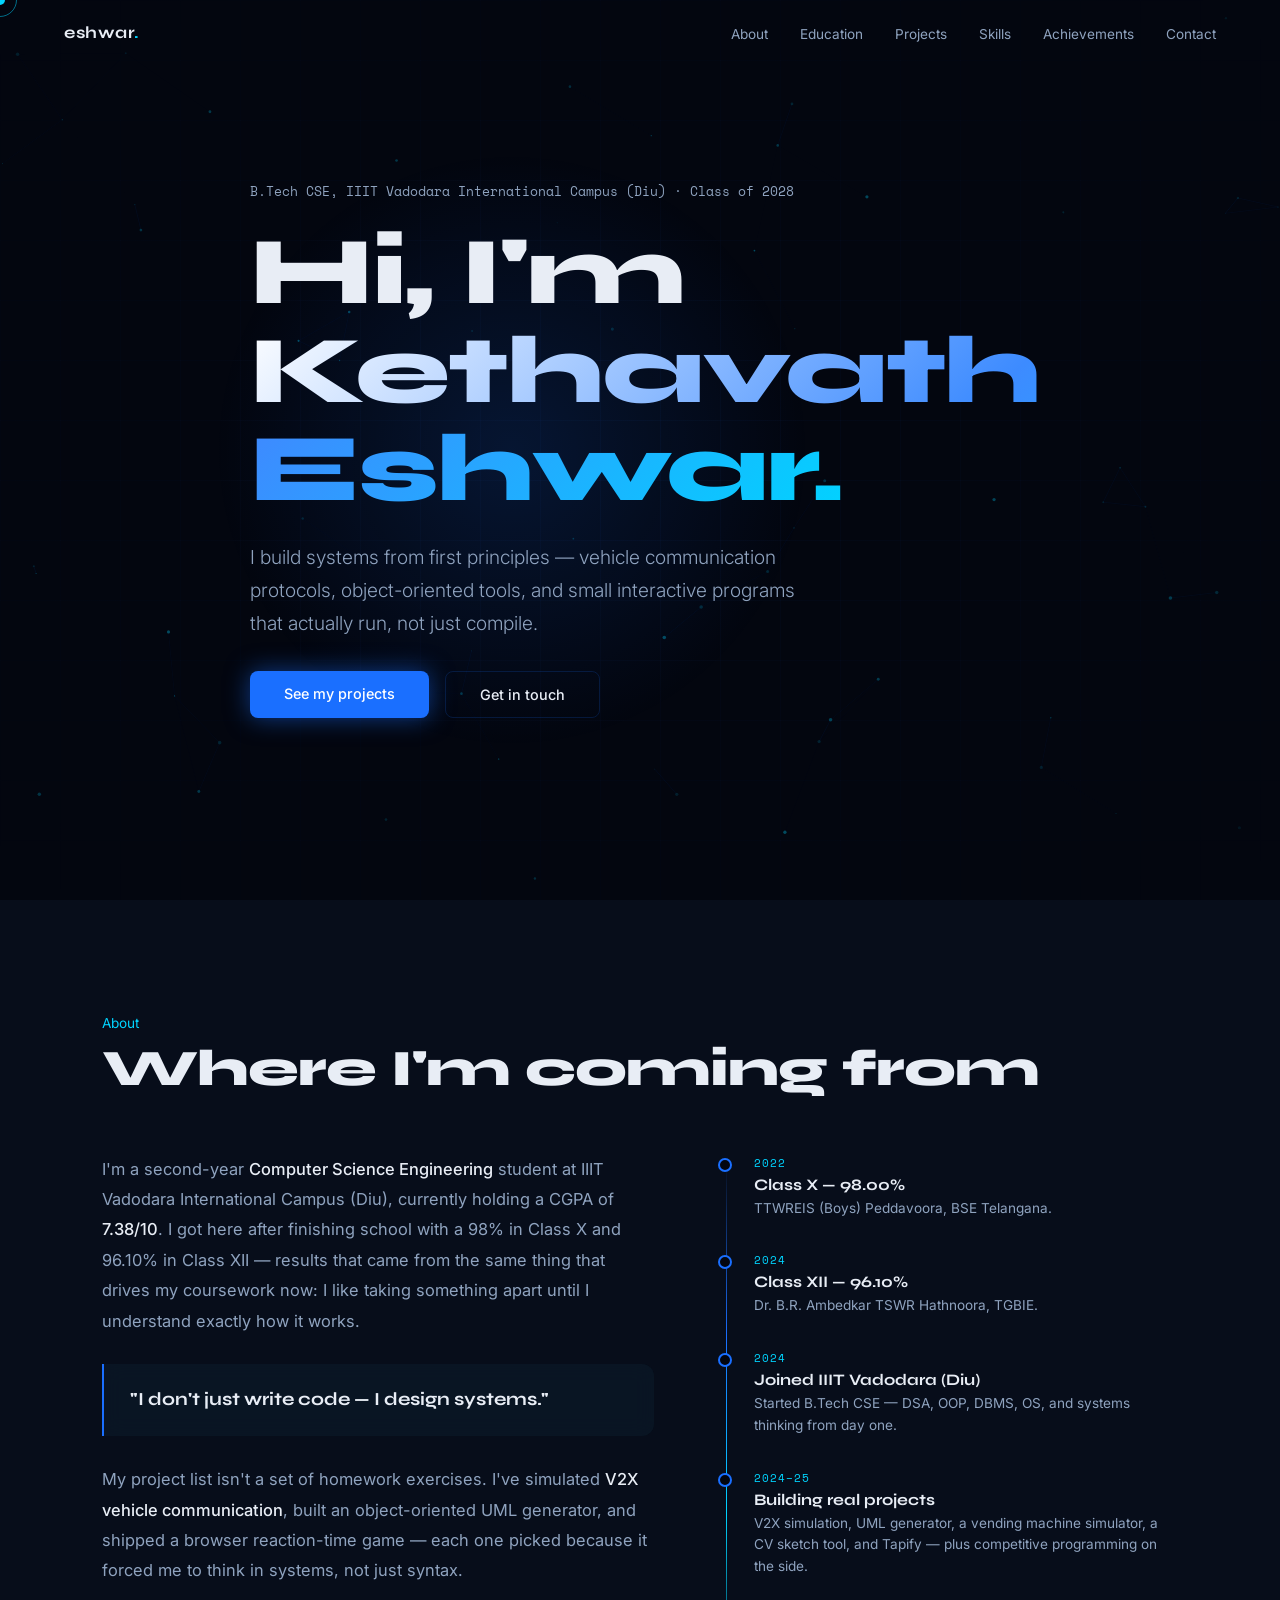
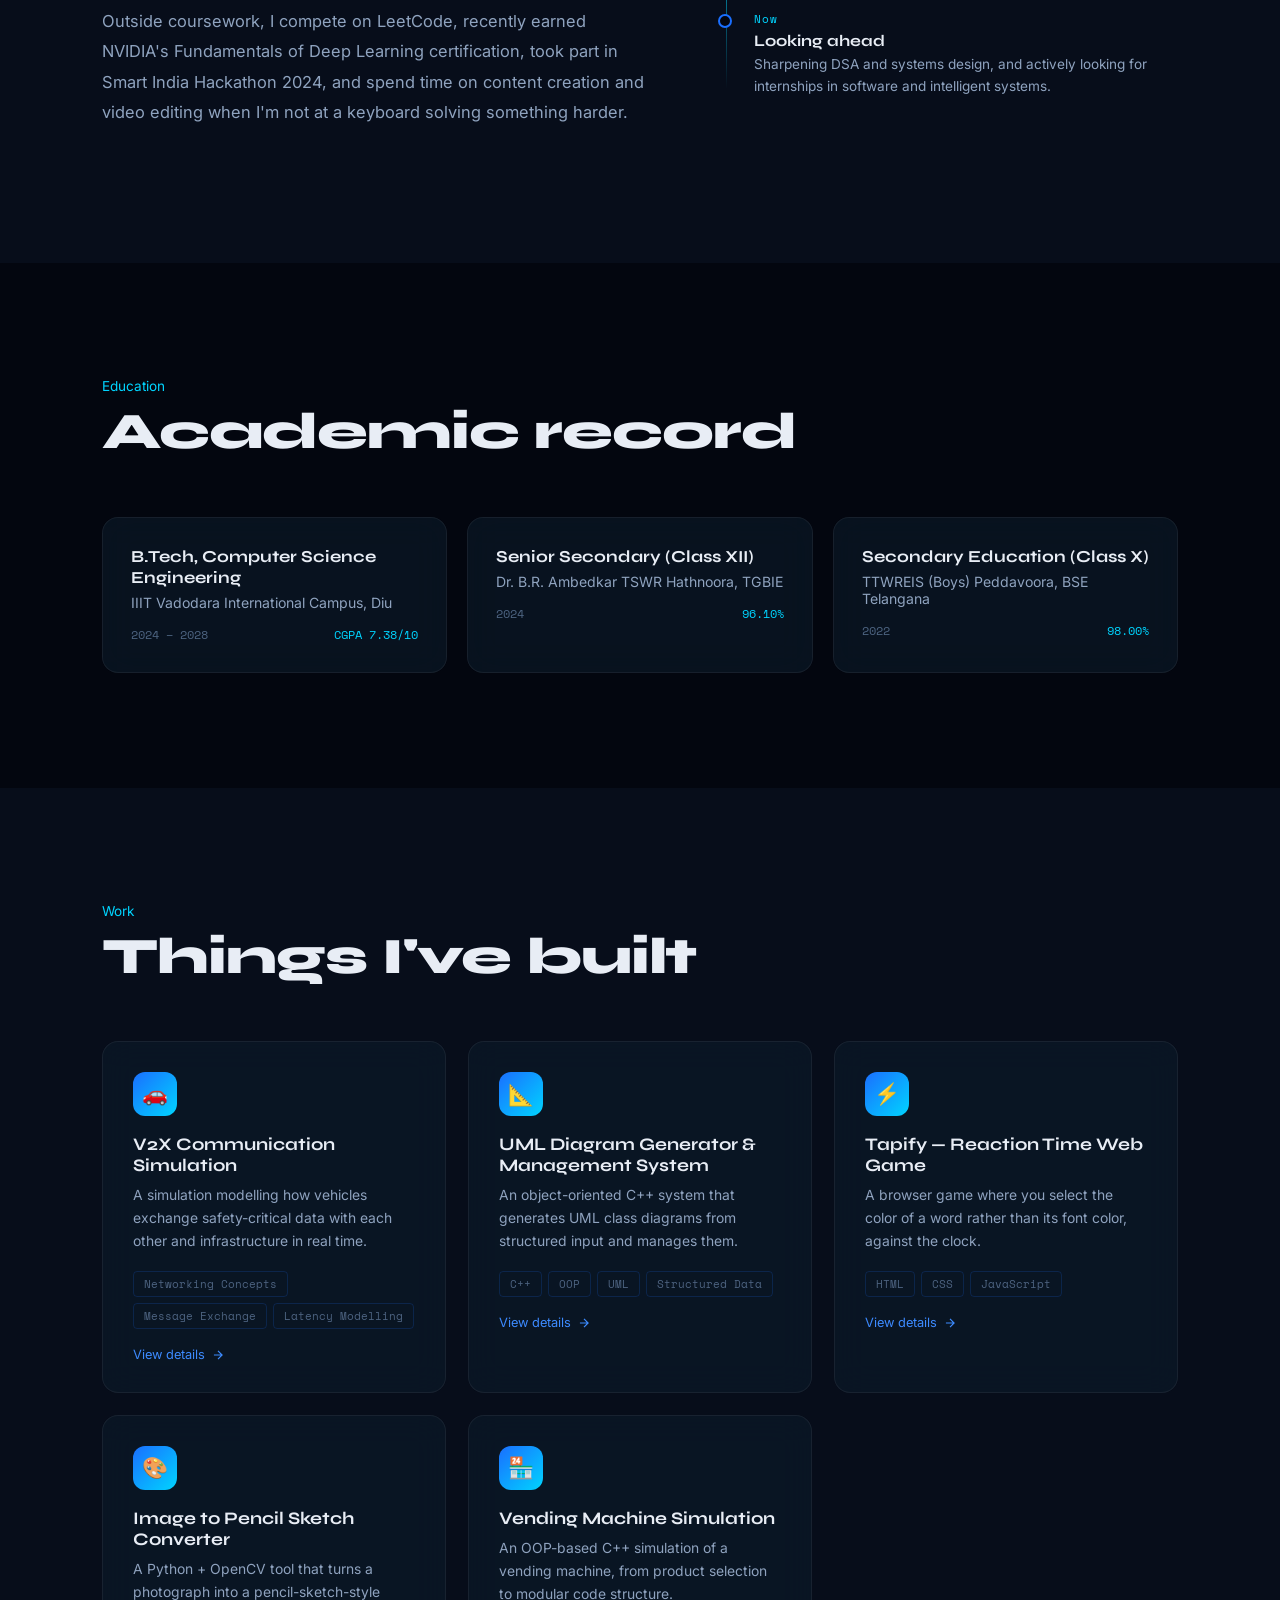
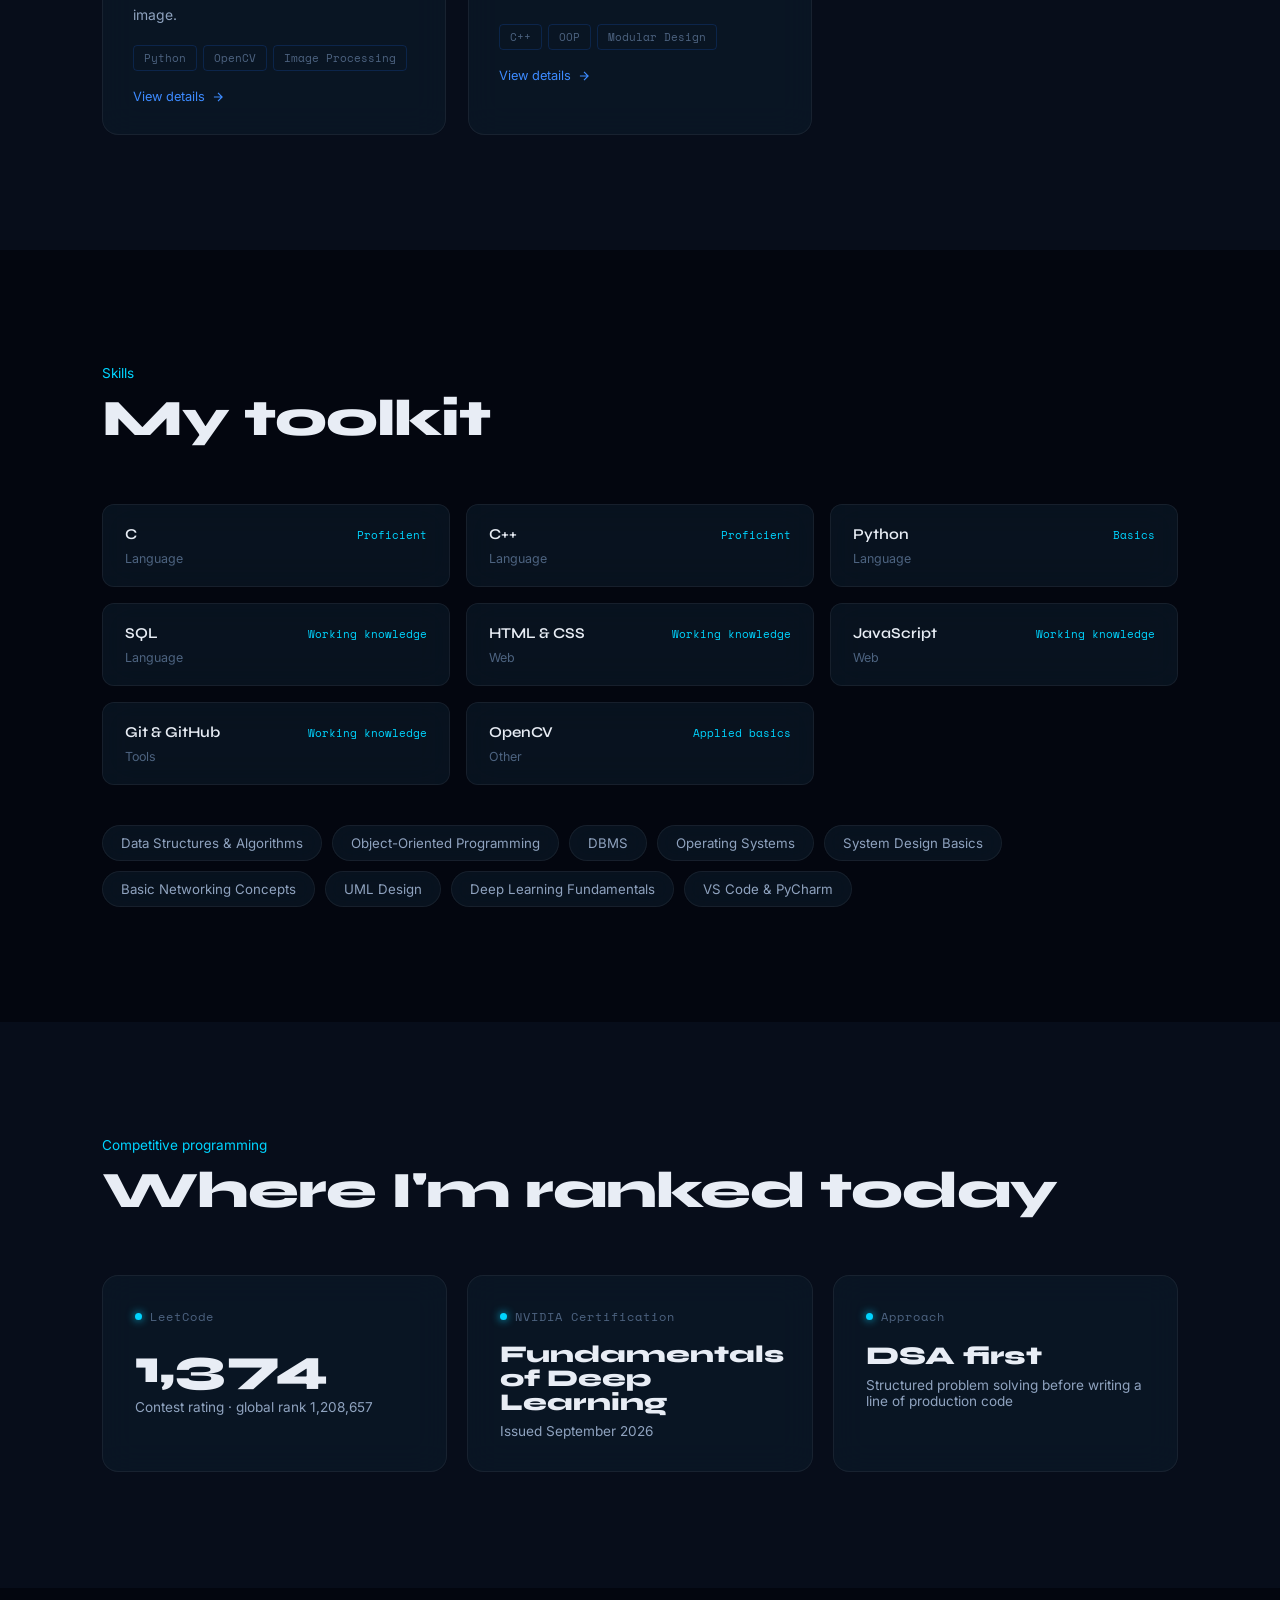
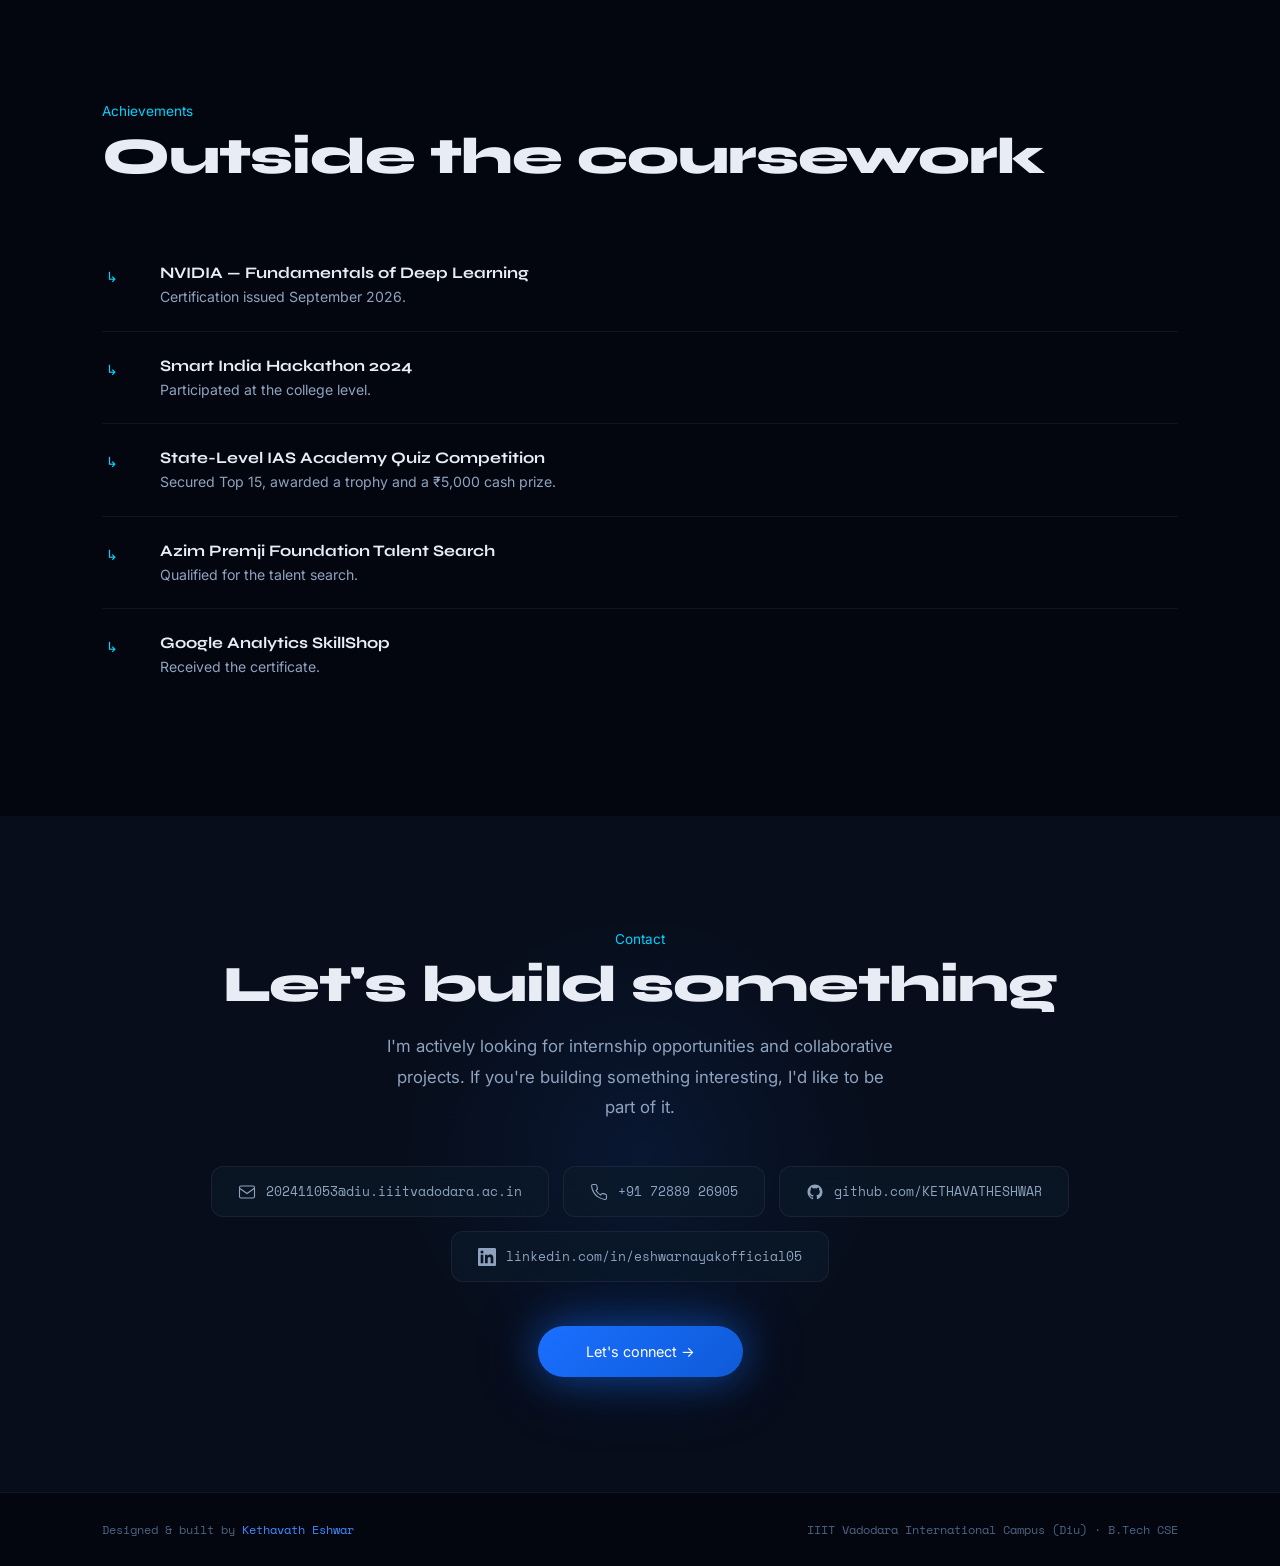
==== commit f4e6246e: "Revise achievements and skills in index.html Updated personal achievements and skills in the HTML fi" ====
--- a/index.html
+++ b/index.html
@@ -42,8 +42,28 @@
   font-family: var(--font-body);
   overflow-x: hidden;
 }
+body.has-cursor { cursor: none; }
+body.has-cursor a, body.has-cursor button { cursor: none; }
 
 a:focus-visible, button:focus-visible { outline: 2px solid var(--cyan); outline-offset: 3px; }
+
+#cursor-dot {
+  width: 10px; height: 10px; background: var(--cyan);
+  border-radius: 50%; position: fixed; top: 0; left: 0;
+  pointer-events: none; z-index: 9999; transform: translate(-50%,-50%);
+  transition: width 0.2s, height 0.2s, background 0.2s;
+  mix-blend-mode: screen; display: none;
+}
+#cursor-ring {
+  width: 34px; height: 34px; border: 1px solid rgba(0,212,255,0.5);
+  border-radius: 50%; position: fixed; top: 0; left: 0;
+  pointer-events: none; z-index: 9998; transform: translate(-50%,-50%);
+  transition: transform 0.15s var(--transition), width 0.3s, height 0.3s, border-color 0.2s;
+  display: none;
+}
+body.has-cursor #cursor-dot, body.has-cursor #cursor-ring { display: block; }
+body.hovering #cursor-dot { width: 16px; height: 16px; background: var(--blue-bright); }
+body.hovering #cursor-ring { width: 52px; height: 52px; border-color: rgba(61,139,255,0.6); }
 
 ::-webkit-scrollbar { width: 4px; }
 ::-webkit-scrollbar-track { background: var(--bg); }
@@ -340,6 +360,8 @@
 </head>
 <body>
 
+<div id="cursor-dot"></div>
+<div id="cursor-ring"></div>
 <canvas id="particle-canvas"></canvas>
 
 <nav id="navbar">
@@ -376,7 +398,7 @@
       <p class="about-story reveal">I'm a second-year <span class="highlight">Computer Science Engineering</span> student at IIIT Vadodara International Campus (Diu), currently holding a CGPA of <span class="highlight">7.38/10</span>. I got here after finishing school with a 98% in Class X and 96.10% in Class XII — results that came from the same thing that drives my coursework now: I like taking something apart until I understand exactly how it works.</p>
       <div class="about-quote reveal">"I don't just write code — I design systems."</div>
       <p class="about-story reveal">My project list isn't a set of homework exercises. I've simulated <span class="highlight">V2X vehicle communication</span>, built an object-oriented UML generator, and shipped a browser reaction-time game — each one picked because it forced me to think in systems, not just syntax.</p>
-      <p class="about-story reveal">Outside coursework, I compete on LeetCode and HackerRank, took part in Smart India Hackathon 2024, and spend time on content creation and video editing when I'm not at a keyboard solving something harder.</p>
+      <p class="about-story reveal">Outside coursework, I compete on LeetCode, recently earned NVIDIA's Fundamentals of Deep Learning certification, took part in Smart India Hackathon 2024, and spend time on content creation and video editing when I'm not at a keyboard solving something harder.</p>
     </div>
     <div>
       <div class="timeline">
@@ -432,12 +454,12 @@
     <div class="stat-card reveal">
       <div class="stat-platform">LeetCode</div>
       <div class="stat-rating">1,374</div>
-      <div class="stat-label">Contest rating · global rank 1,436,245</div>
+      <div class="stat-label">Contest rating · global rank 1,208,657</div>
     </div>
     <div class="stat-card reveal">
-      <div class="stat-platform">HackerRank</div>
-      <div class="stat-rating">805 <span>/ 897 peak</span></div>
-      <div class="stat-label">Division 4 rating, highest rating 897</div>
+      <div class="stat-platform">NVIDIA Certification</div>
+      <div class="stat-rating" style="font-size:1.5rem;">Fundamentals of Deep Learning</div>
+      <div class="stat-label">Issued September 2026</div>
     </div>
     <div class="stat-card reveal">
       <div class="stat-platform">Approach</div>
@@ -451,6 +473,7 @@
   <div class="section-eyebrow">Achievements</div>
   <h2 class="section-title reveal">Outside the coursework</h2>
   <div class="ach-list">
+    <div class="ach-item reveal"><div class="ach-mark">↳</div><div><div class="ach-title">NVIDIA — Fundamentals of Deep Learning</div><div class="ach-desc">Certification issued September 2026.</div></div></div>
     <div class="ach-item reveal"><div class="ach-mark">↳</div><div><div class="ach-title">Smart India Hackathon 2024</div><div class="ach-desc">Participated at the college level.</div></div></div>
     <div class="ach-item reveal"><div class="ach-mark">↳</div><div><div class="ach-title">State-Level IAS Academy Quiz Competition</div><div class="ach-desc">Secured Top 15, awarded a trophy and a ₹5,000 cash prize.</div></div></div>
     <div class="ach-item reveal"><div class="ach-mark">↳</div><div><div class="ach-title">Azim Premji Foundation Talent Search</div><div class="ach-desc">Qualified for the talent search.</div></div></div>
@@ -506,6 +529,26 @@
 </div>
 
 <script>
+// Custom cursor (only on devices with a real pointer, e.g. desktop)
+if (window.matchMedia('(hover: hover) and (pointer: fine)').matches) {
+  document.body.classList.add('has-cursor');
+  const dot = document.getElementById('cursor-dot');
+  const ring = document.getElementById('cursor-ring');
+  let mx = 0, my = 0, rx = 0, ry = 0;
+  document.addEventListener('mousemove', e => { mx = e.clientX; my = e.clientY; });
+  function animCursor() {
+    dot.style.left = mx + 'px'; dot.style.top = my + 'px';
+    rx += (mx - rx) * 0.15; ry += (my - ry) * 0.15;
+    ring.style.left = rx + 'px'; ring.style.top = ry + 'px';
+    requestAnimationFrame(animCursor);
+  }
+  animCursor();
+  document.querySelectorAll('a, button, .project-card, .skill-item, .stat-card, .contact-link, .edu-card, .concept-chip').forEach(el => {
+    el.addEventListener('mouseenter', () => document.body.classList.add('hovering'));
+    el.addEventListener('mouseleave', () => document.body.classList.remove('hovering'));
+  });
+}
+
 // Particles
 const canvas = document.getElementById('particle-canvas');
 const ctx = canvas.getContext('2d');
@@ -645,7 +688,7 @@
   { name: 'Git & GitHub', level: 'Working knowledge', cat: 'Tools' },
   { name: 'OpenCV', level: 'Applied basics', cat: 'Other' },
 ];
-const concepts = ['Data Structures & Algorithms', 'Object-Oriented Programming', 'DBMS', 'Operating Systems', 'System Design Basics', 'Basic Networking Concepts', 'UML Design', 'VS Code & PyCharm'];
+const concepts = ['Data Structures & Algorithms', 'Object-Oriented Programming', 'DBMS', 'Operating Systems', 'System Design Basics', 'Basic Networking Concepts', 'UML Design', 'Deep Learning Fundamentals', 'VS Code & PyCharm'];
 
 const sg = document.getElementById('skills-grid');
 skills.forEach((s, i) => {
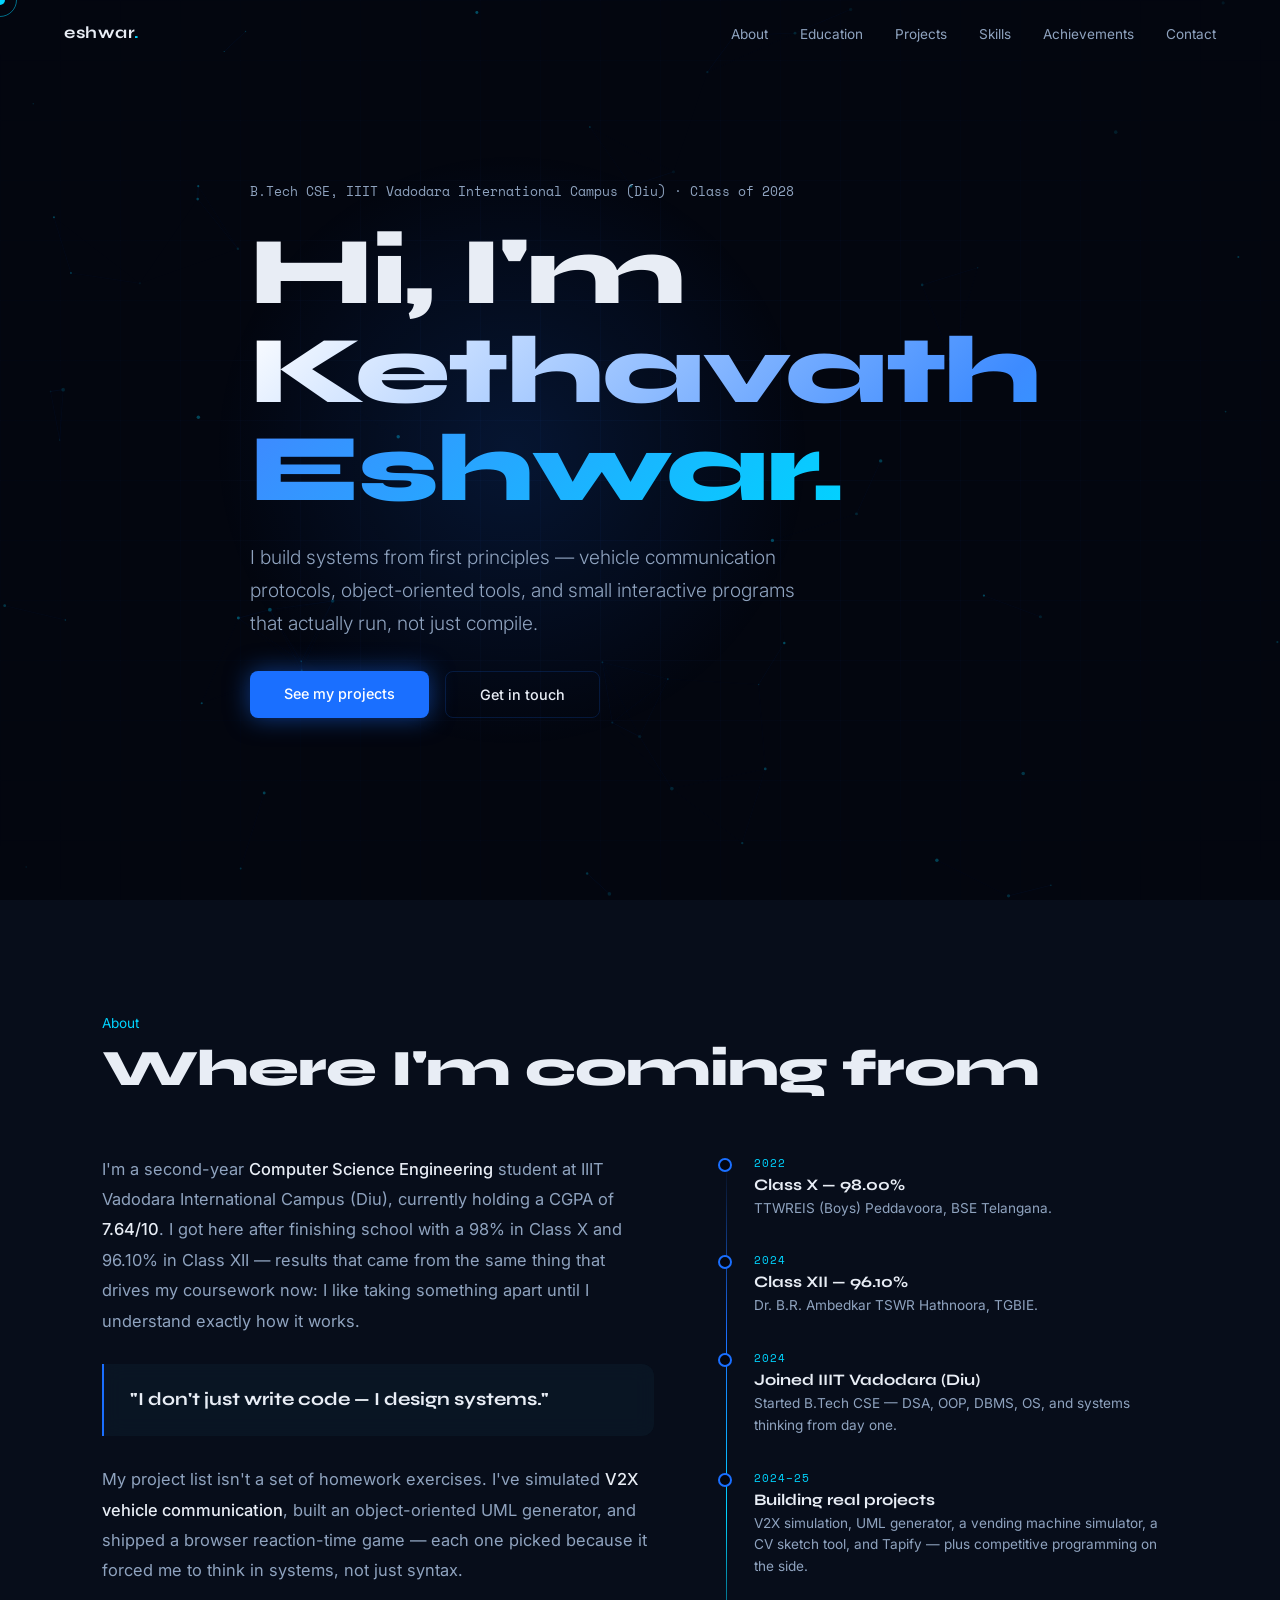
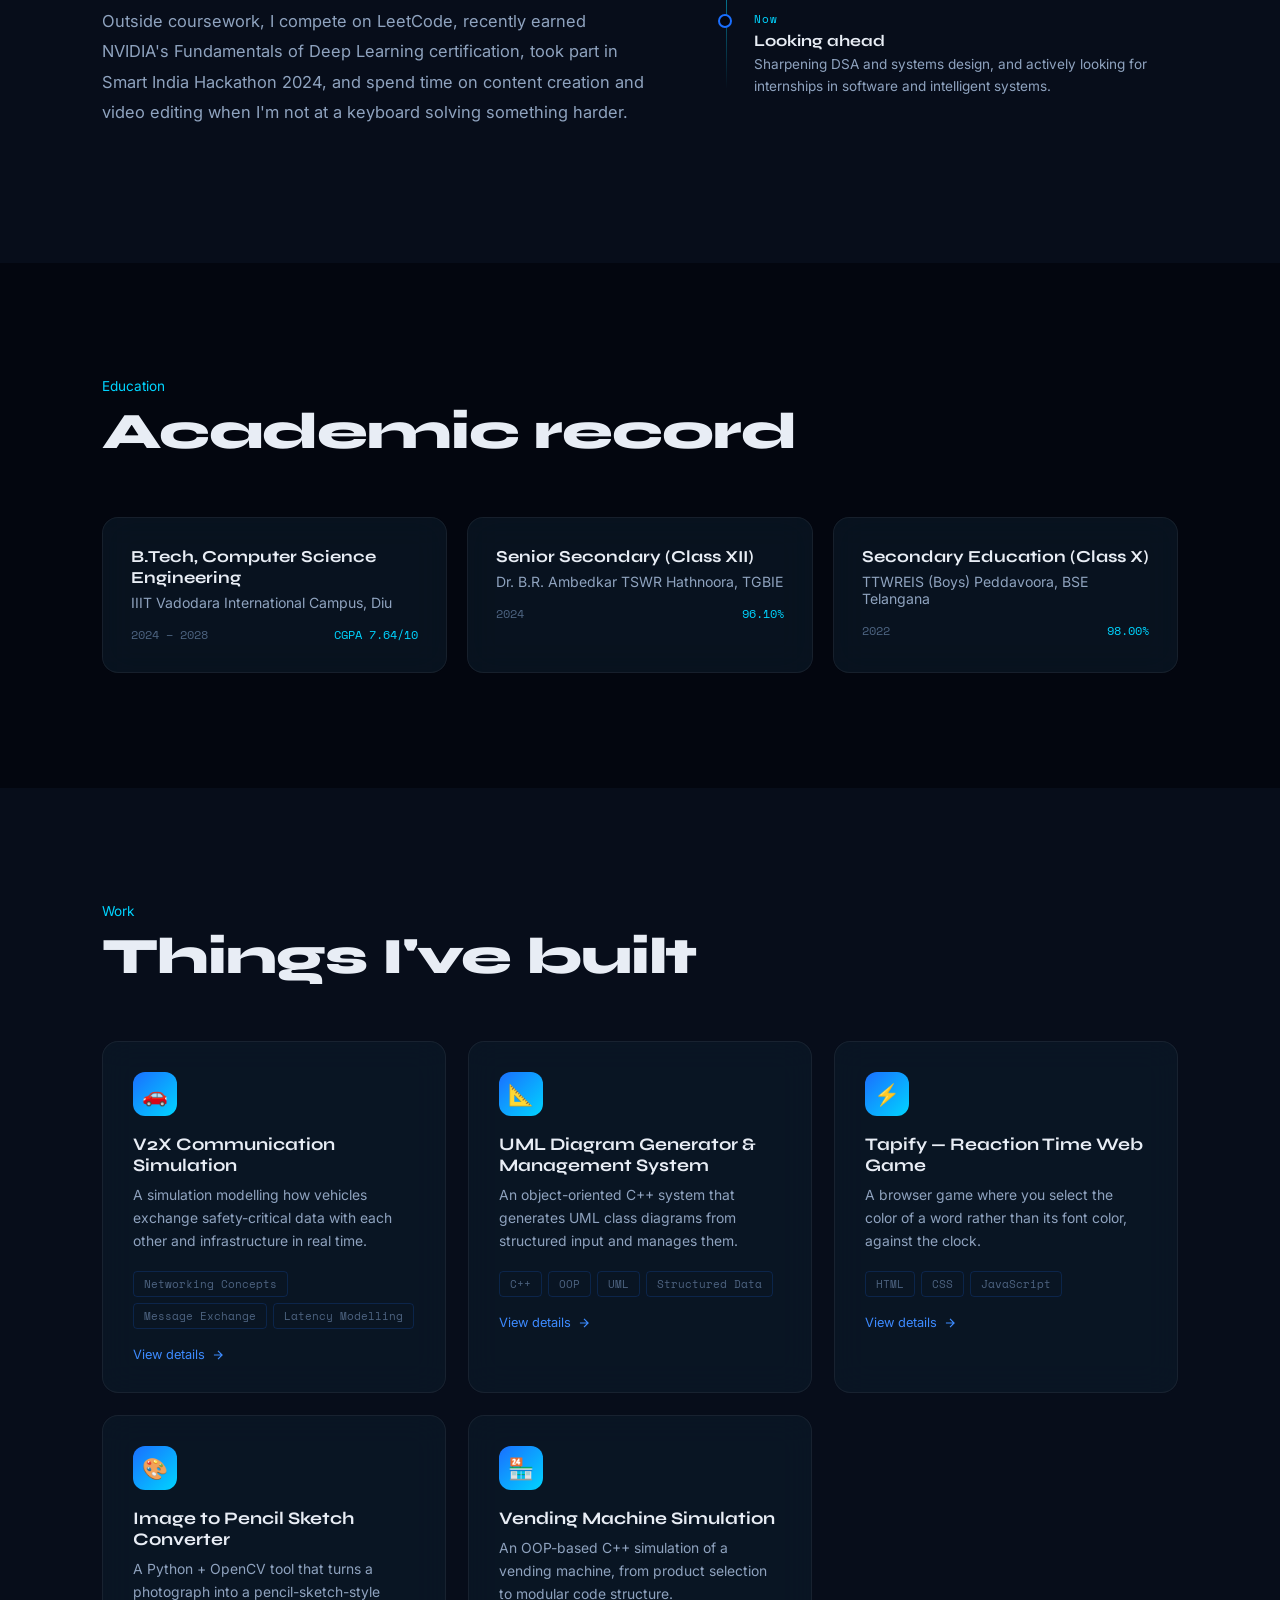
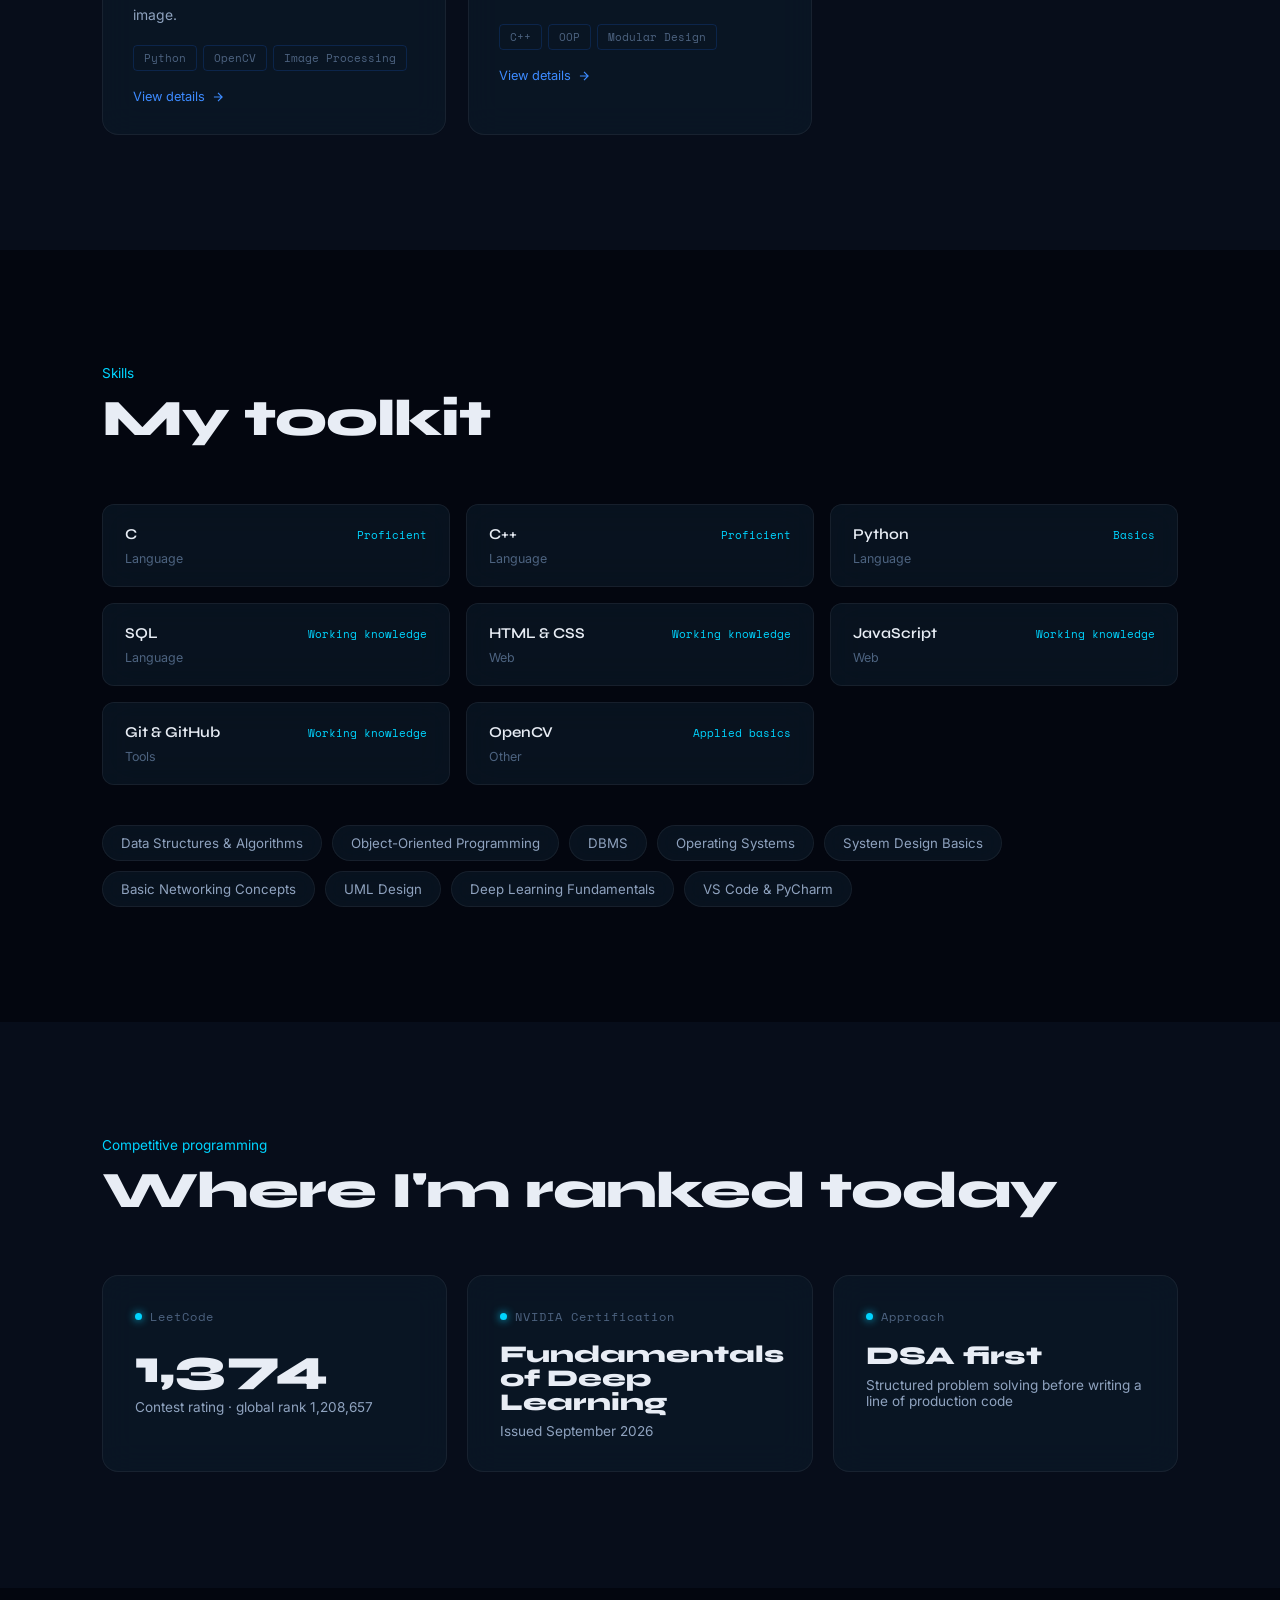
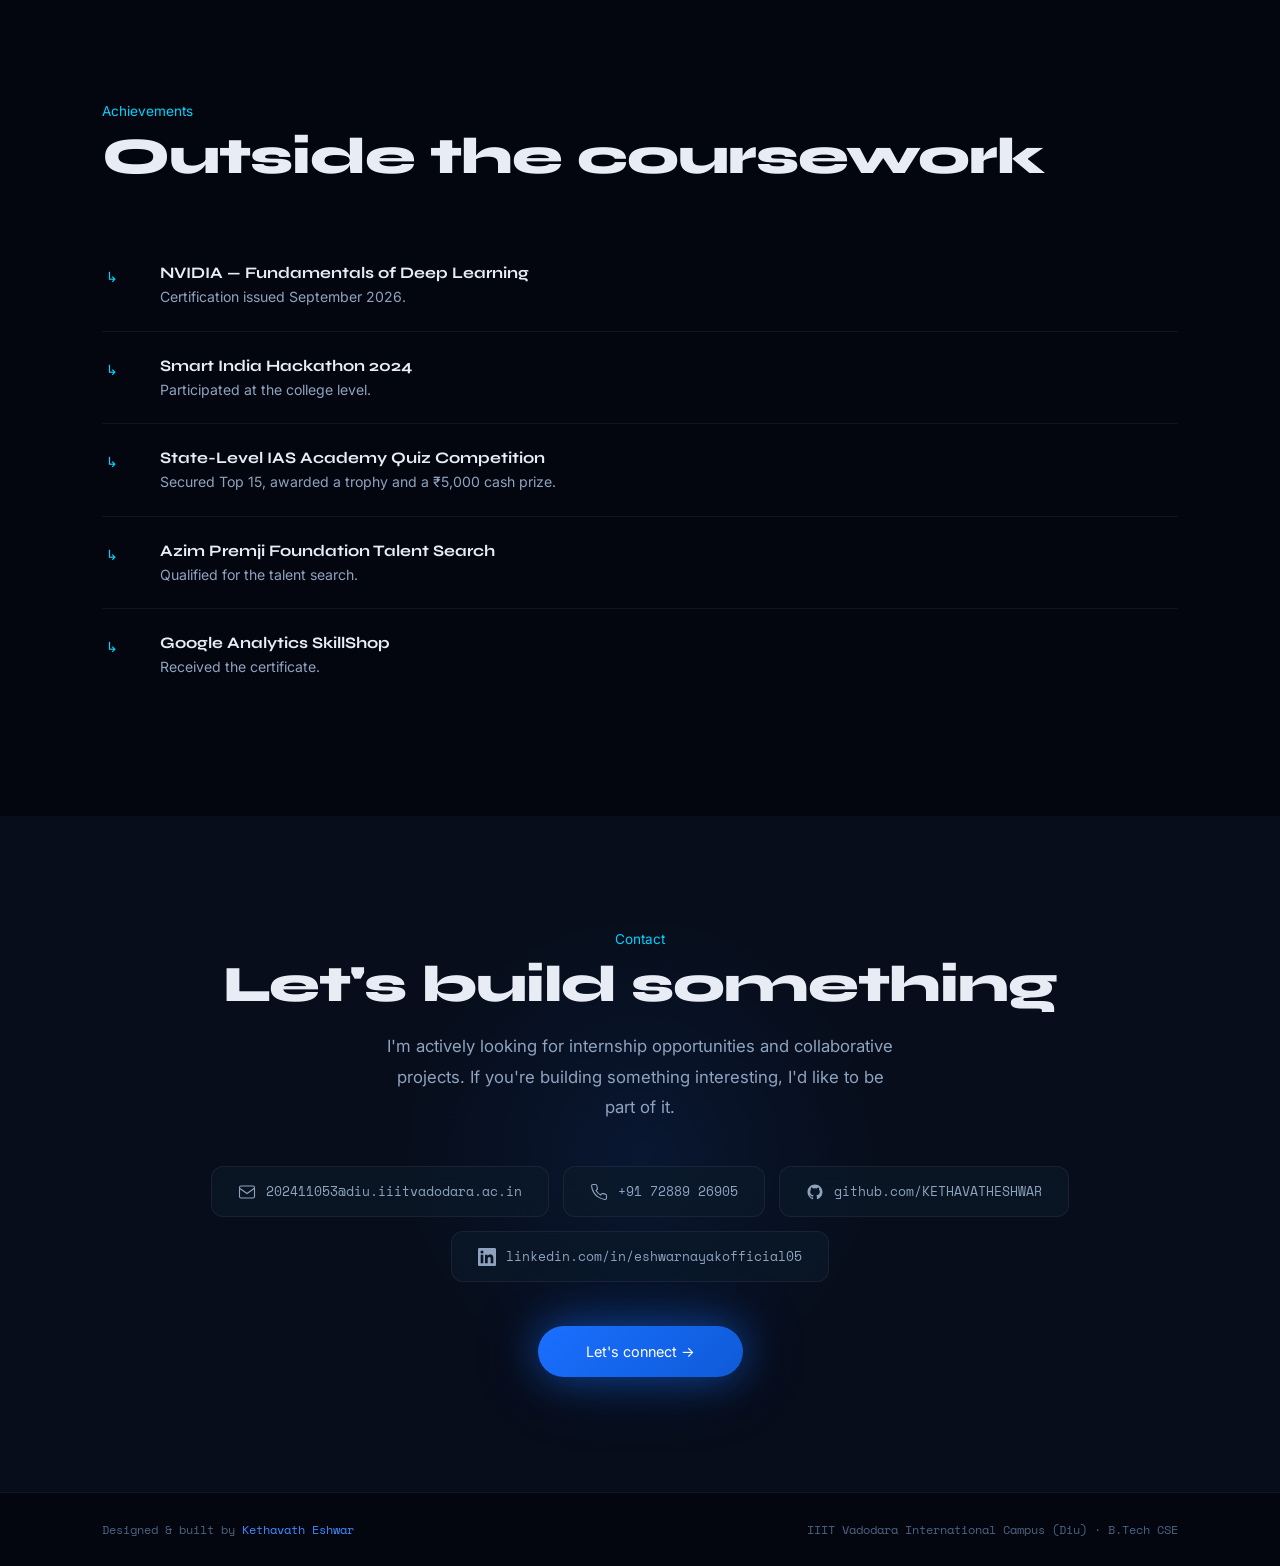
==== commit fd382ef9: "Update CGPA in about section and education card Updated CGPA from 7.38 to 7.64 in the about section " ====
--- a/index.html
+++ b/index.html
@@ -395,7 +395,7 @@
   <h2 class="section-title reveal">Where I'm coming from</h2>
   <div class="about-grid">
     <div>
-      <p class="about-story reveal">I'm a second-year <span class="highlight">Computer Science Engineering</span> student at IIIT Vadodara International Campus (Diu), currently holding a CGPA of <span class="highlight">7.38/10</span>. I got here after finishing school with a 98% in Class X and 96.10% in Class XII — results that came from the same thing that drives my coursework now: I like taking something apart until I understand exactly how it works.</p>
+      <p class="about-story reveal">I'm a second-year <span class="highlight">Computer Science Engineering</span> student at IIIT Vadodara International Campus (Diu), currently holding a CGPA of <span class="highlight">7.64/10</span>. I got here after finishing school with a 98% in Class X and 96.10% in Class XII — results that came from the same thing that drives my coursework now: I like taking something apart until I understand exactly how it works.</p>
       <div class="about-quote reveal">"I don't just write code — I design systems."</div>
       <p class="about-story reveal">My project list isn't a set of homework exercises. I've simulated <span class="highlight">V2X vehicle communication</span>, built an object-oriented UML generator, and shipped a browser reaction-time game — each one picked because it forced me to think in systems, not just syntax.</p>
       <p class="about-story reveal">Outside coursework, I compete on LeetCode, recently earned NVIDIA's Fundamentals of Deep Learning certification, took part in Smart India Hackathon 2024, and spend time on content creation and video editing when I'm not at a keyboard solving something harder.</p>
@@ -419,7 +419,7 @@
     <div class="edu-card reveal">
       <div class="edu-degree">B.Tech, Computer Science Engineering</div>
       <div class="edu-school">IIIT Vadodara International Campus, Diu</div>
-      <div class="edu-meta"><span class="edu-year">2024 – 2028</span><span class="edu-score">CGPA 7.38/10</span></div>
+      <div class="edu-meta"><span class="edu-year">2024 – 2028</span><span class="edu-score">CGPA 7.64/10</span></div>
     </div>
     <div class="edu-card reveal">
       <div class="edu-degree">Senior Secondary (Class XII)</div>
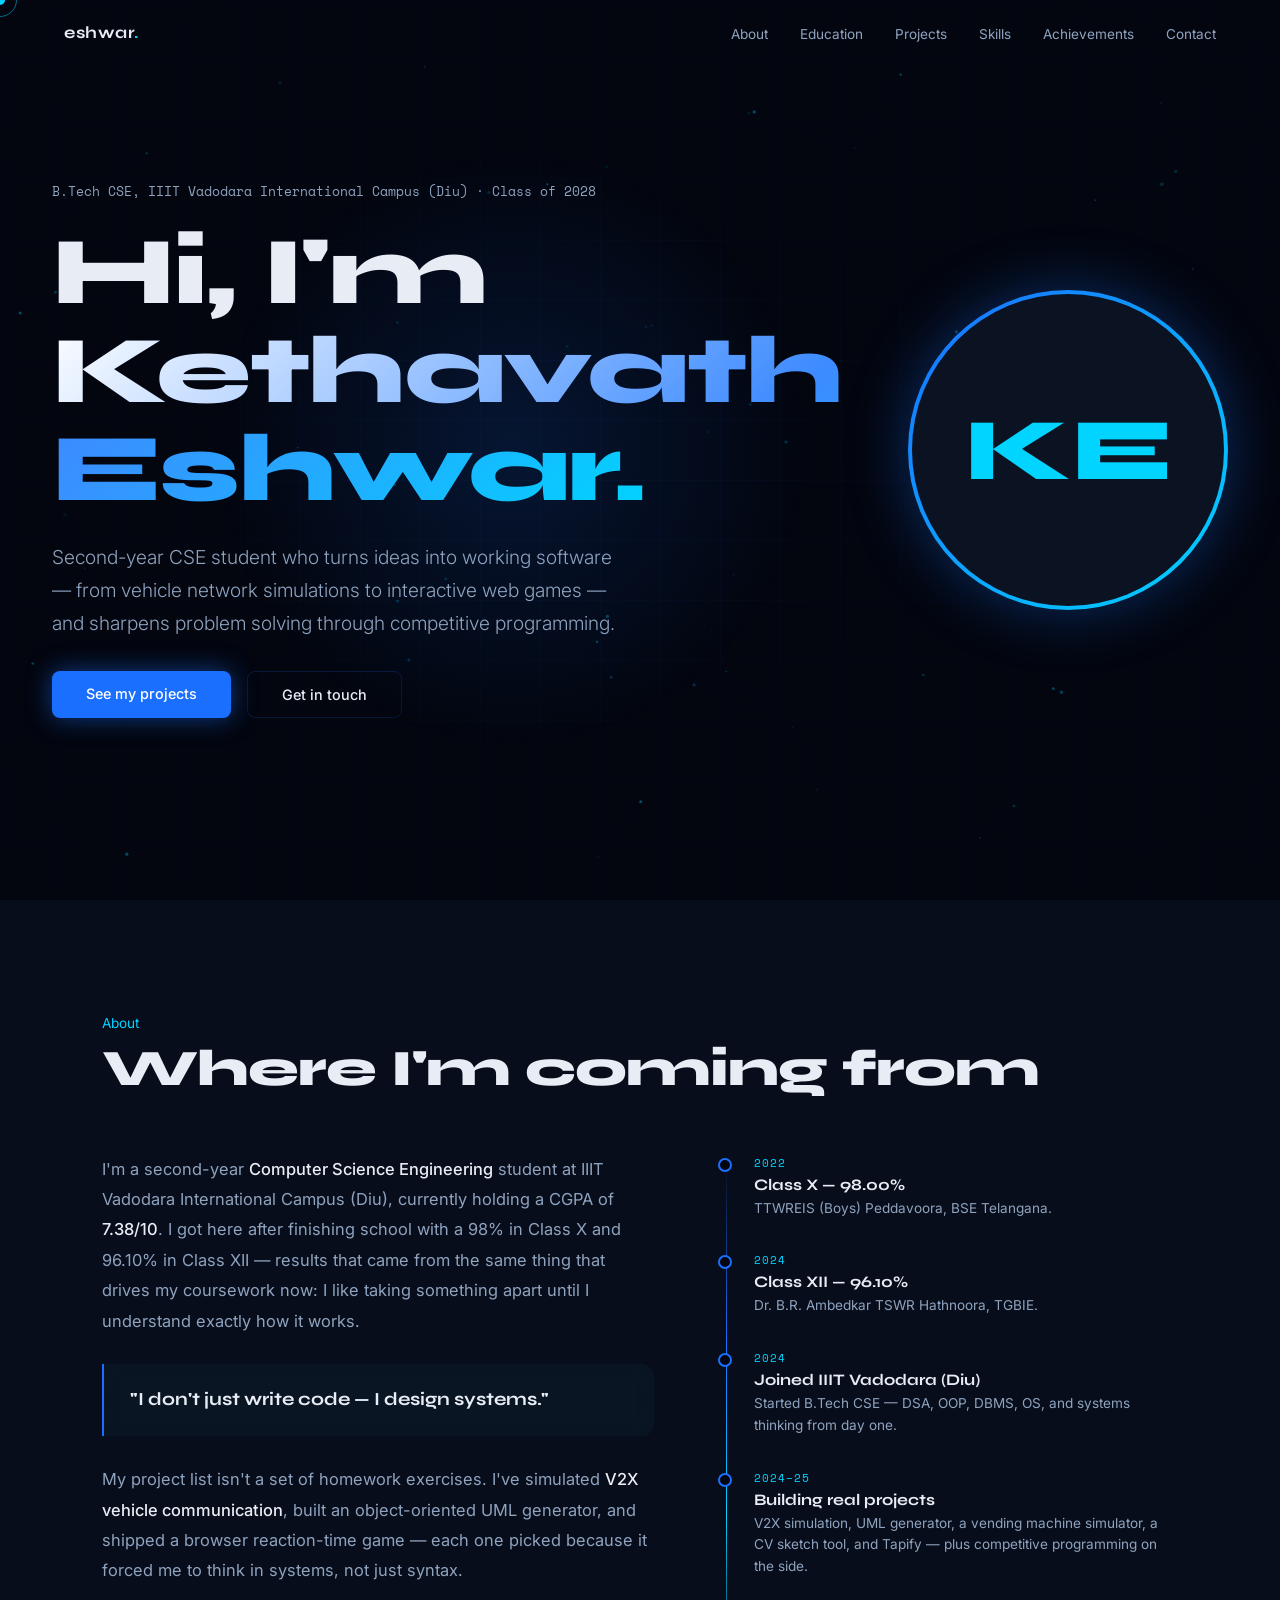
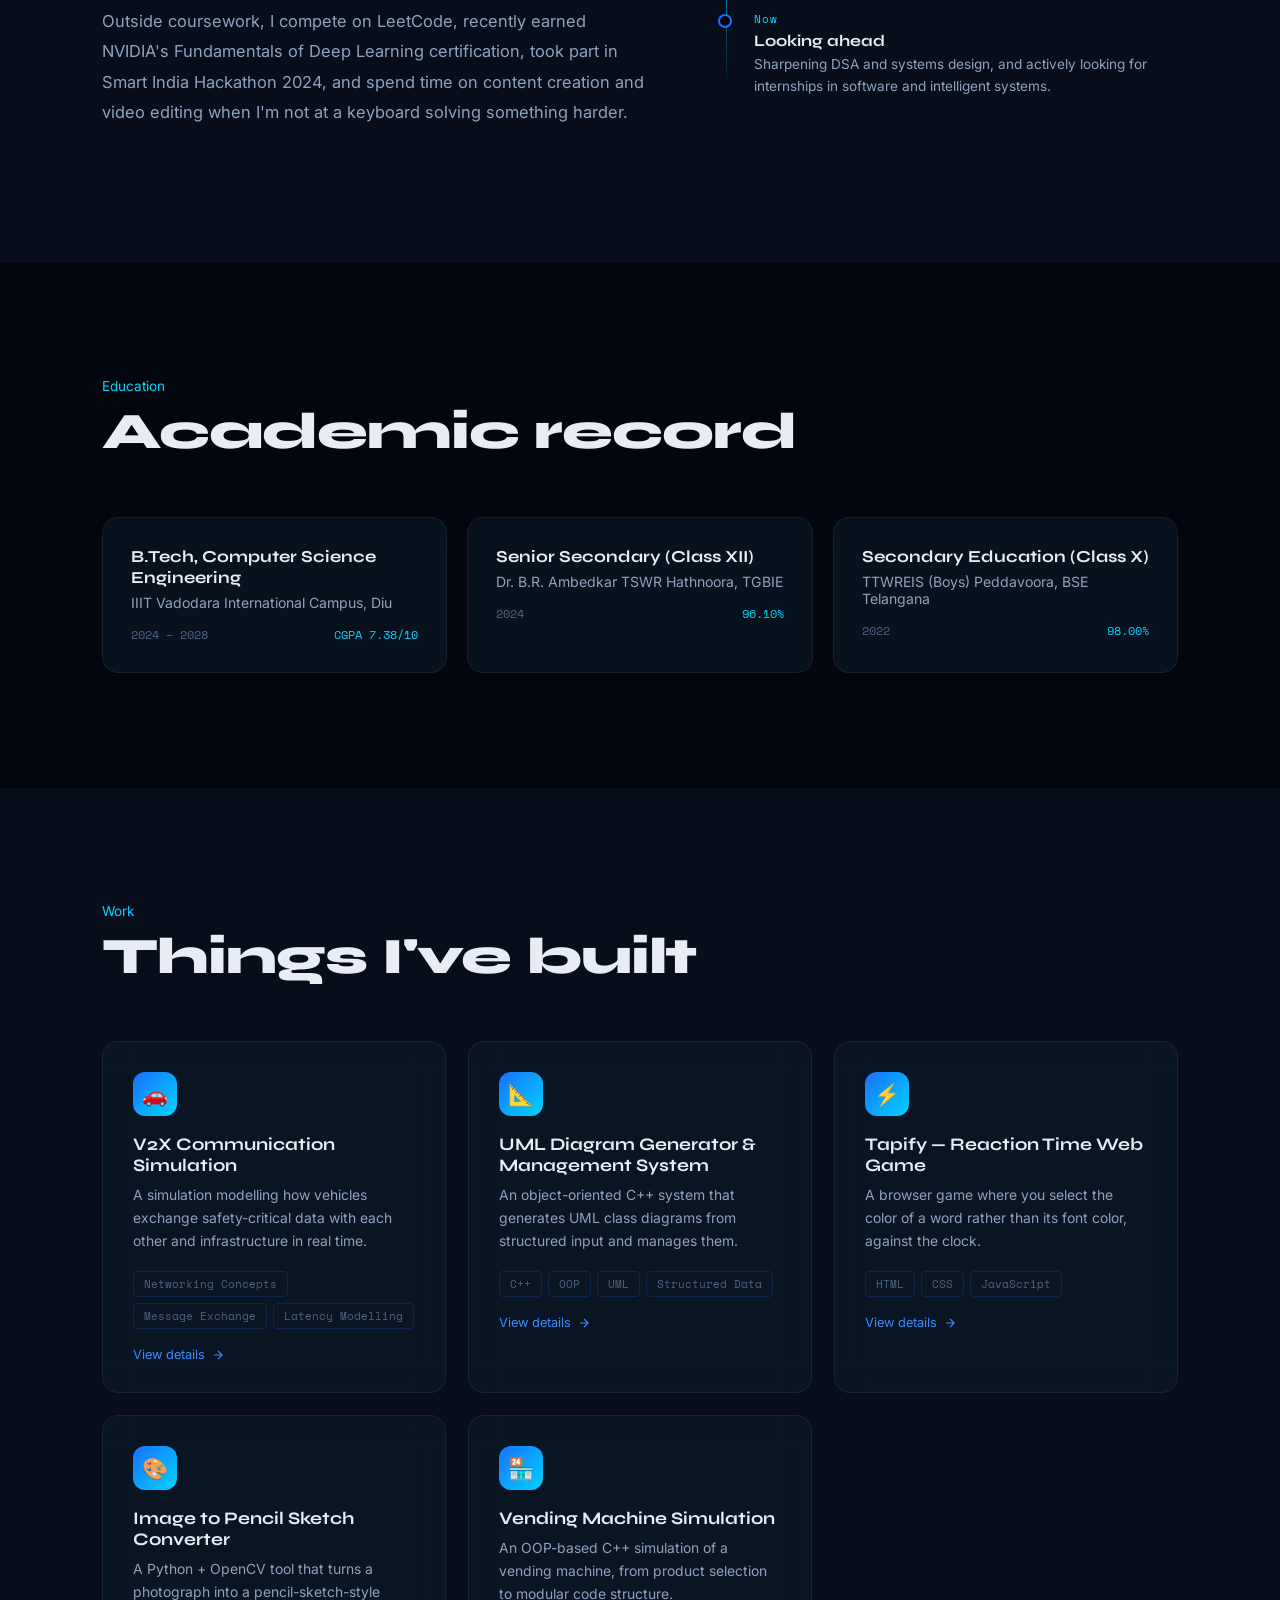
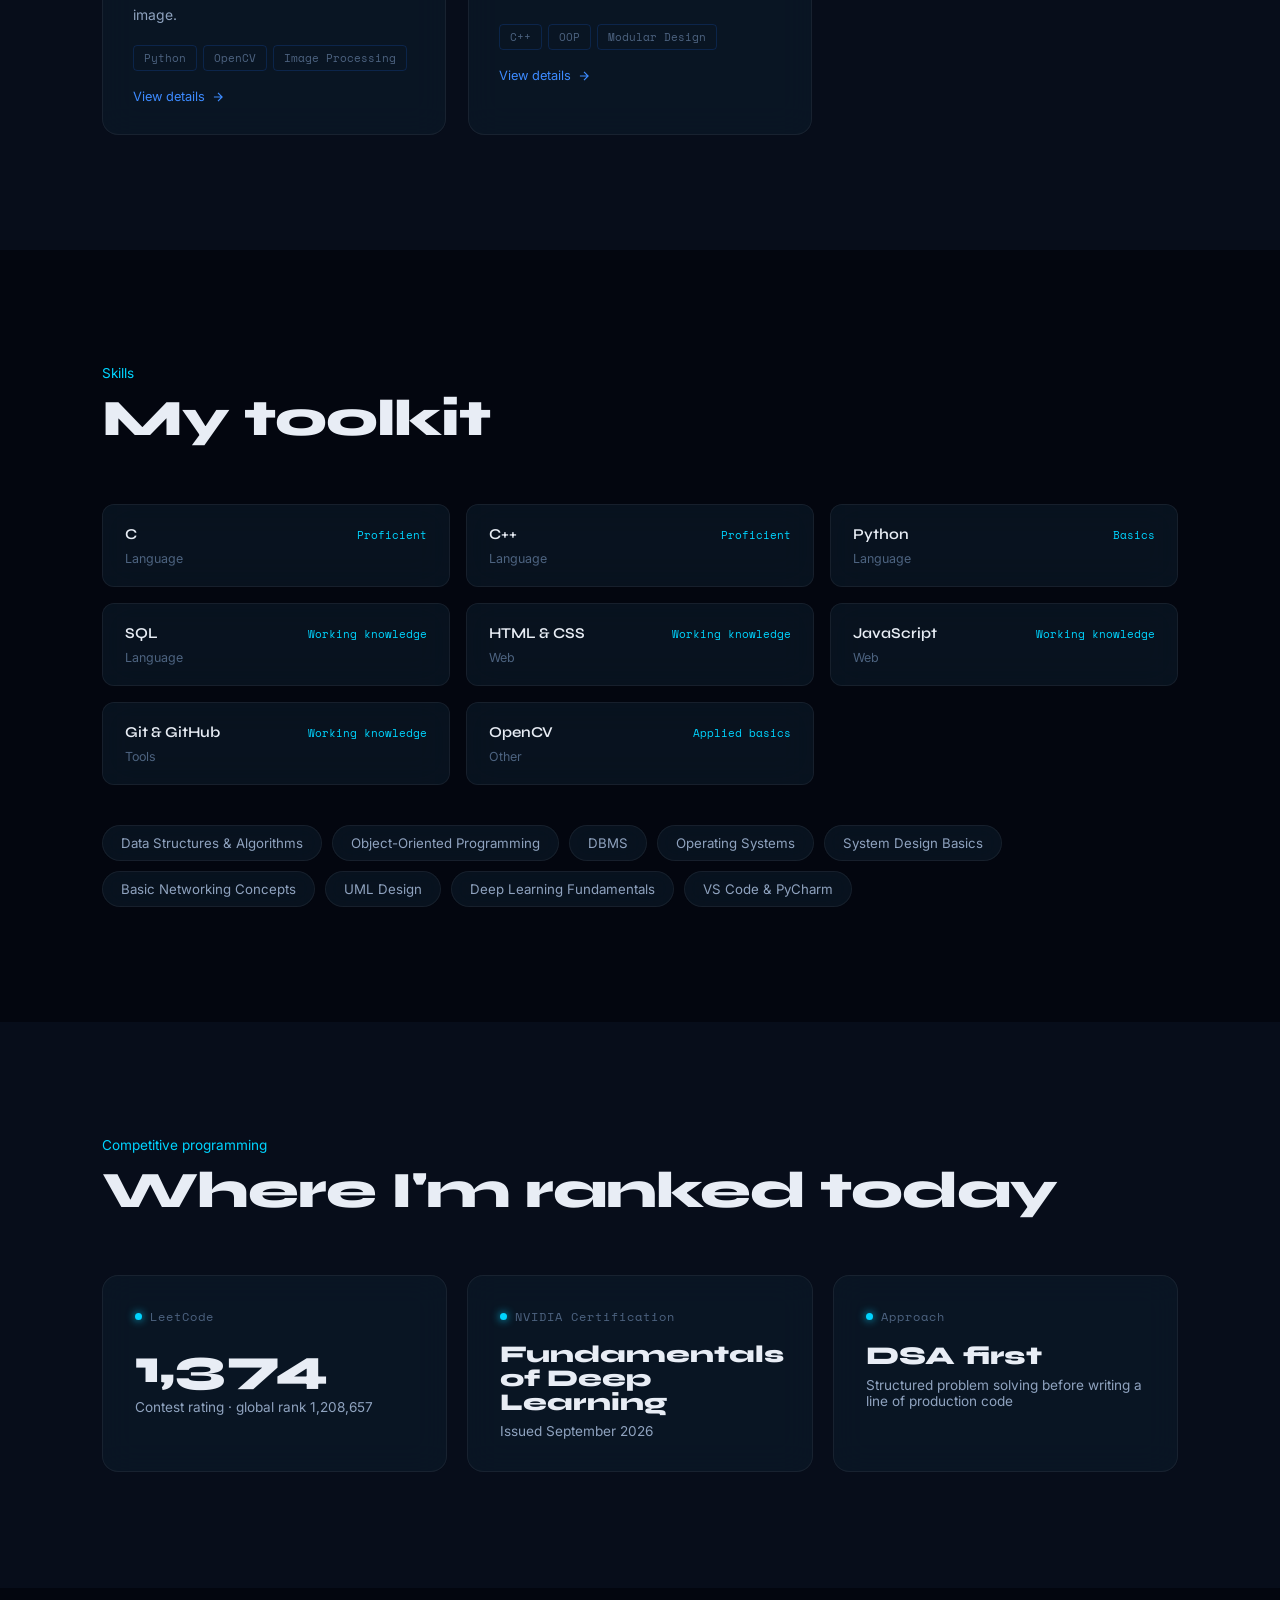
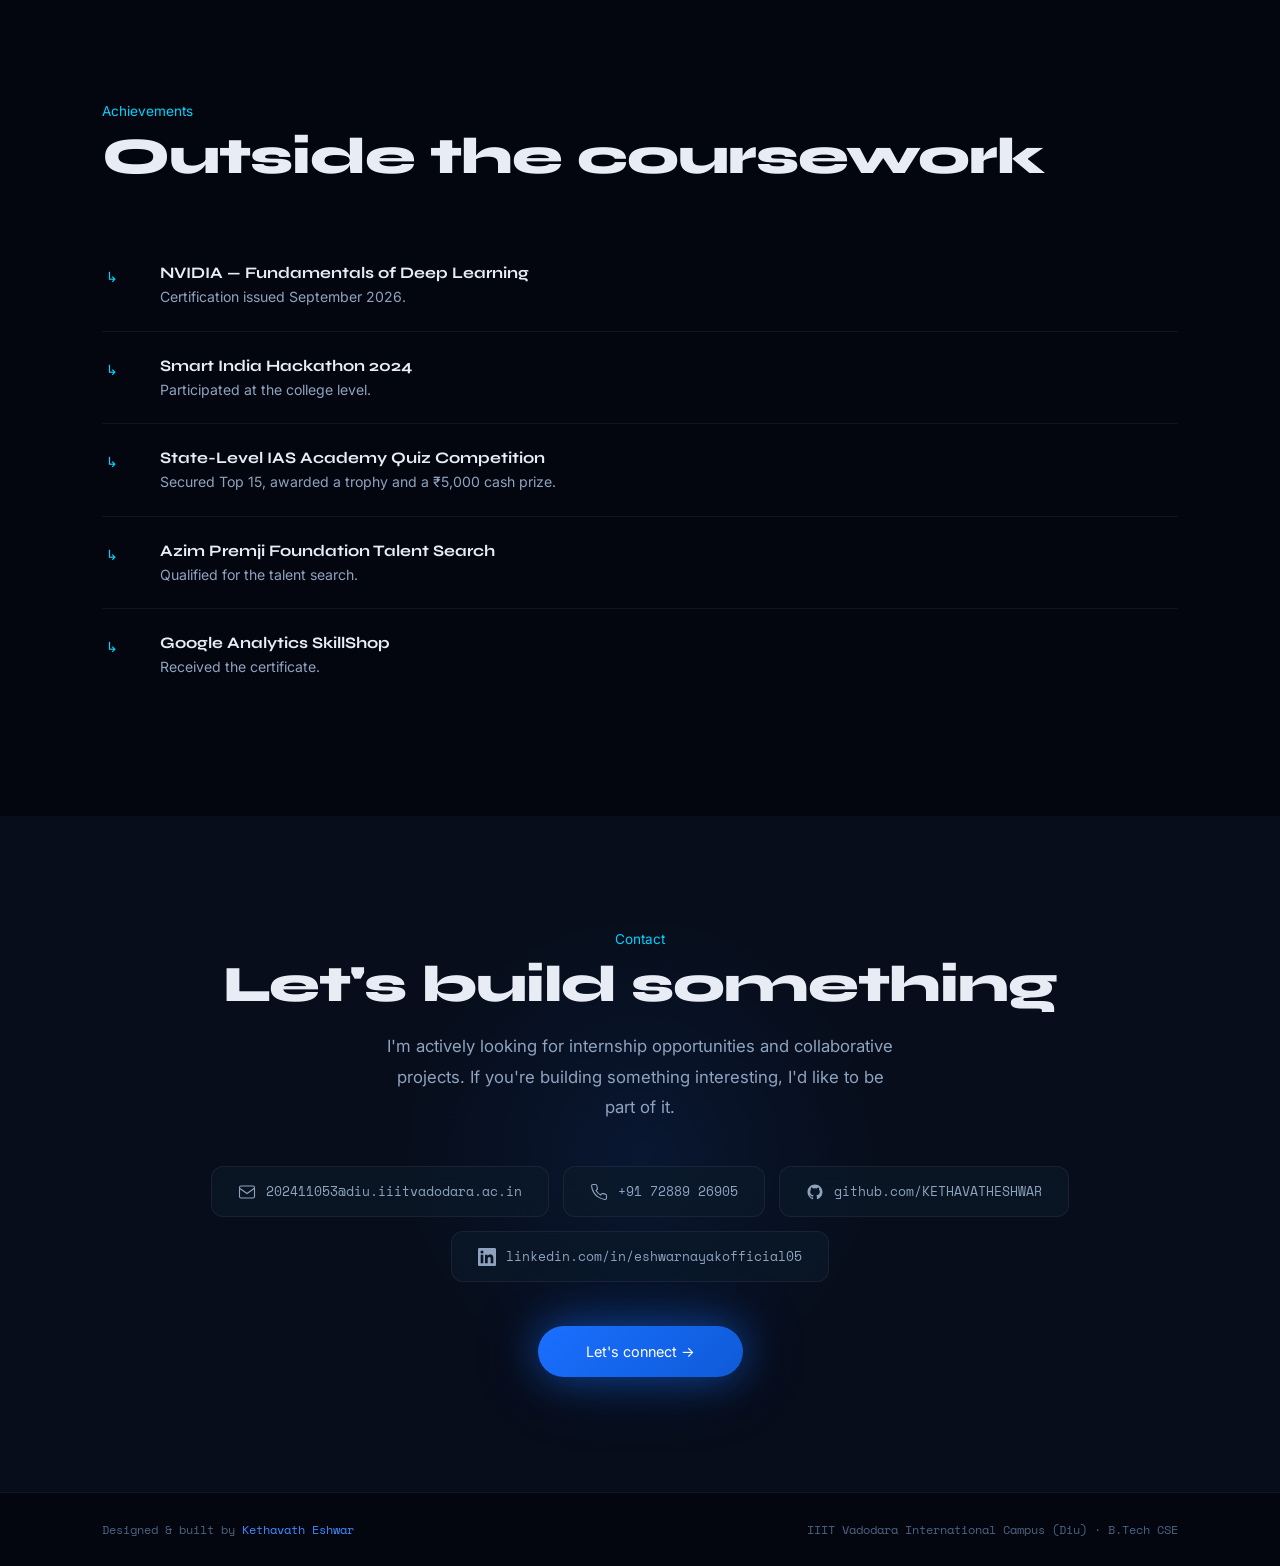
==== commit 77794363: "Refactor hero section and update personal info Updated hero section layout and added hover effects f" ====
--- a/index.html
+++ b/index.html
@@ -114,7 +114,7 @@
 #hero {
   position: relative;
   min-height: 100vh;
-  display: flex; align-items: center; justify-content: center;
+  display: flex; align-items: center; justify-content: center; gap: clamp(32px, 6vw, 80px);
   padding: clamp(90px, 10vw, 140px) clamp(20px, 8vw, 120px);
   overflow: hidden;
 }
@@ -178,6 +178,24 @@
   transition: all 0.3s;
 }
 .btn-secondary:hover { border-color: var(--cyan); color: var(--cyan); transform: translateY(-2px); }
+
+
+.hero-photo {
+  position: relative; z-index: 2; flex-shrink: 0;
+  width: clamp(190px, 26vw, 320px); aspect-ratio: 1; border-radius: 50%;
+  padding: 4px; background: linear-gradient(135deg, var(--blue), var(--cyan));
+  box-shadow: 0 0 60px rgba(26,111,255,0.35);
+  opacity: 0; animation: fadeUp 0.8s 0.5s var(--transition) forwards, floaty 6s 1.4s ease-in-out infinite;
+  transition: box-shadow 0.4s, scale 0.4s var(--transition);
+}
+.hero-photo:hover { scale: 1.04; box-shadow: 0 0 90px rgba(0,212,255,0.45); }
+.hero-photo img { width: 100%; height: 100%; border-radius: 50%; object-fit: cover; display: block; background: var(--bg3); }
+.photo-fallback {
+  display: none; width: 100%; height: 100%; border-radius: 50%; background: var(--bg3);
+  align-items: center; justify-content: center;
+  font-family: var(--font-display); font-weight: 800; font-size: clamp(3rem, 8vw, 5.5rem); color: var(--cyan);
+}
+@keyframes floaty { 0%,100% { transform: translateY(0); } 50% { transform: translateY(-10px); } }
 
 section { position: relative; z-index: 1; padding: clamp(70px, 9vw, 130px) clamp(20px, 8vw, 120px); }
 .section-eyebrow { font-size: 0.85rem; color: var(--cyan); margin-bottom: 10px; }
@@ -348,6 +366,8 @@
 .reveal.visible { opacity: 1; transform: translateY(0); }
 
 @media (max-width: 900px) {
+  #hero { flex-direction: column-reverse; padding-top: 100px; }
+  .hero-content { width: 100%; }
   .about-grid { grid-template-columns: 1fr; gap: 44px; }
   .nav-links { display: none; }
 }
@@ -382,11 +402,15 @@
   <div class="hero-content">
     <div class="hero-tag">B.Tech CSE, IIIT Vadodara International Campus (Diu) · Class of 2028</div>
     <h1 class="hero-h1">Hi, I'm<br><span class="name-glow">Kethavath Eshwar.</span></h1>
-    <p class="hero-sub">I build systems from first principles — vehicle communication protocols, object-oriented tools, and small interactive programs that actually run, not just compile.</p>
+    <p class="hero-sub">Second-year CSE student who turns ideas into working software — from vehicle network simulations to interactive web games — and sharpens problem solving through competitive programming.</p>
     <div class="hero-btns">
       <a href="#projects" class="btn-primary">See my projects</a>
       <a href="#contact" class="btn-secondary">Get in touch</a>
     </div>
+  </div>
+  <div class="hero-photo">
+    <img src="profile.jpg" alt="Kethavath Eshwar" onerror="this.style.display='none';this.nextElementSibling.style.display='flex'">
+    <div class="photo-fallback">KE</div>
   </div>
 </section>
 
@@ -395,7 +419,7 @@
   <h2 class="section-title reveal">Where I'm coming from</h2>
   <div class="about-grid">
     <div>
-      <p class="about-story reveal">I'm a second-year <span class="highlight">Computer Science Engineering</span> student at IIIT Vadodara International Campus (Diu), currently holding a CGPA of <span class="highlight">7.64/10</span>. I got here after finishing school with a 98% in Class X and 96.10% in Class XII — results that came from the same thing that drives my coursework now: I like taking something apart until I understand exactly how it works.</p>
+      <p class="about-story reveal">I'm a second-year <span class="highlight">Computer Science Engineering</span> student at IIIT Vadodara International Campus (Diu), currently holding a CGPA of <span class="highlight">7.38/10</span>. I got here after finishing school with a 98% in Class X and 96.10% in Class XII — results that came from the same thing that drives my coursework now: I like taking something apart until I understand exactly how it works.</p>
       <div class="about-quote reveal">"I don't just write code — I design systems."</div>
       <p class="about-story reveal">My project list isn't a set of homework exercises. I've simulated <span class="highlight">V2X vehicle communication</span>, built an object-oriented UML generator, and shipped a browser reaction-time game — each one picked because it forced me to think in systems, not just syntax.</p>
       <p class="about-story reveal">Outside coursework, I compete on LeetCode, recently earned NVIDIA's Fundamentals of Deep Learning certification, took part in Smart India Hackathon 2024, and spend time on content creation and video editing when I'm not at a keyboard solving something harder.</p>
@@ -419,7 +443,7 @@
     <div class="edu-card reveal">
       <div class="edu-degree">B.Tech, Computer Science Engineering</div>
       <div class="edu-school">IIIT Vadodara International Campus, Diu</div>
-      <div class="edu-meta"><span class="edu-year">2024 – 2028</span><span class="edu-score">CGPA 7.64/10</span></div>
+      <div class="edu-meta"><span class="edu-year">2024 – 2028</span><span class="edu-score">CGPA 7.38/10</span></div>
     </div>
     <div class="edu-card reveal">
       <div class="edu-degree">Senior Secondary (Class XII)</div>
@@ -543,7 +567,7 @@
     requestAnimationFrame(animCursor);
   }
   animCursor();
-  document.querySelectorAll('a, button, .project-card, .skill-item, .stat-card, .contact-link, .edu-card, .concept-chip').forEach(el => {
+  document.querySelectorAll('a, button, .project-card, .skill-item, .stat-card, .contact-link, .edu-card, .concept-chip, .hero-photo').forEach(el => {
     el.addEventListener('mouseenter', () => document.body.classList.add('hovering'));
     el.addEventListener('mouseleave', () => document.body.classList.remove('hovering'));
   });
